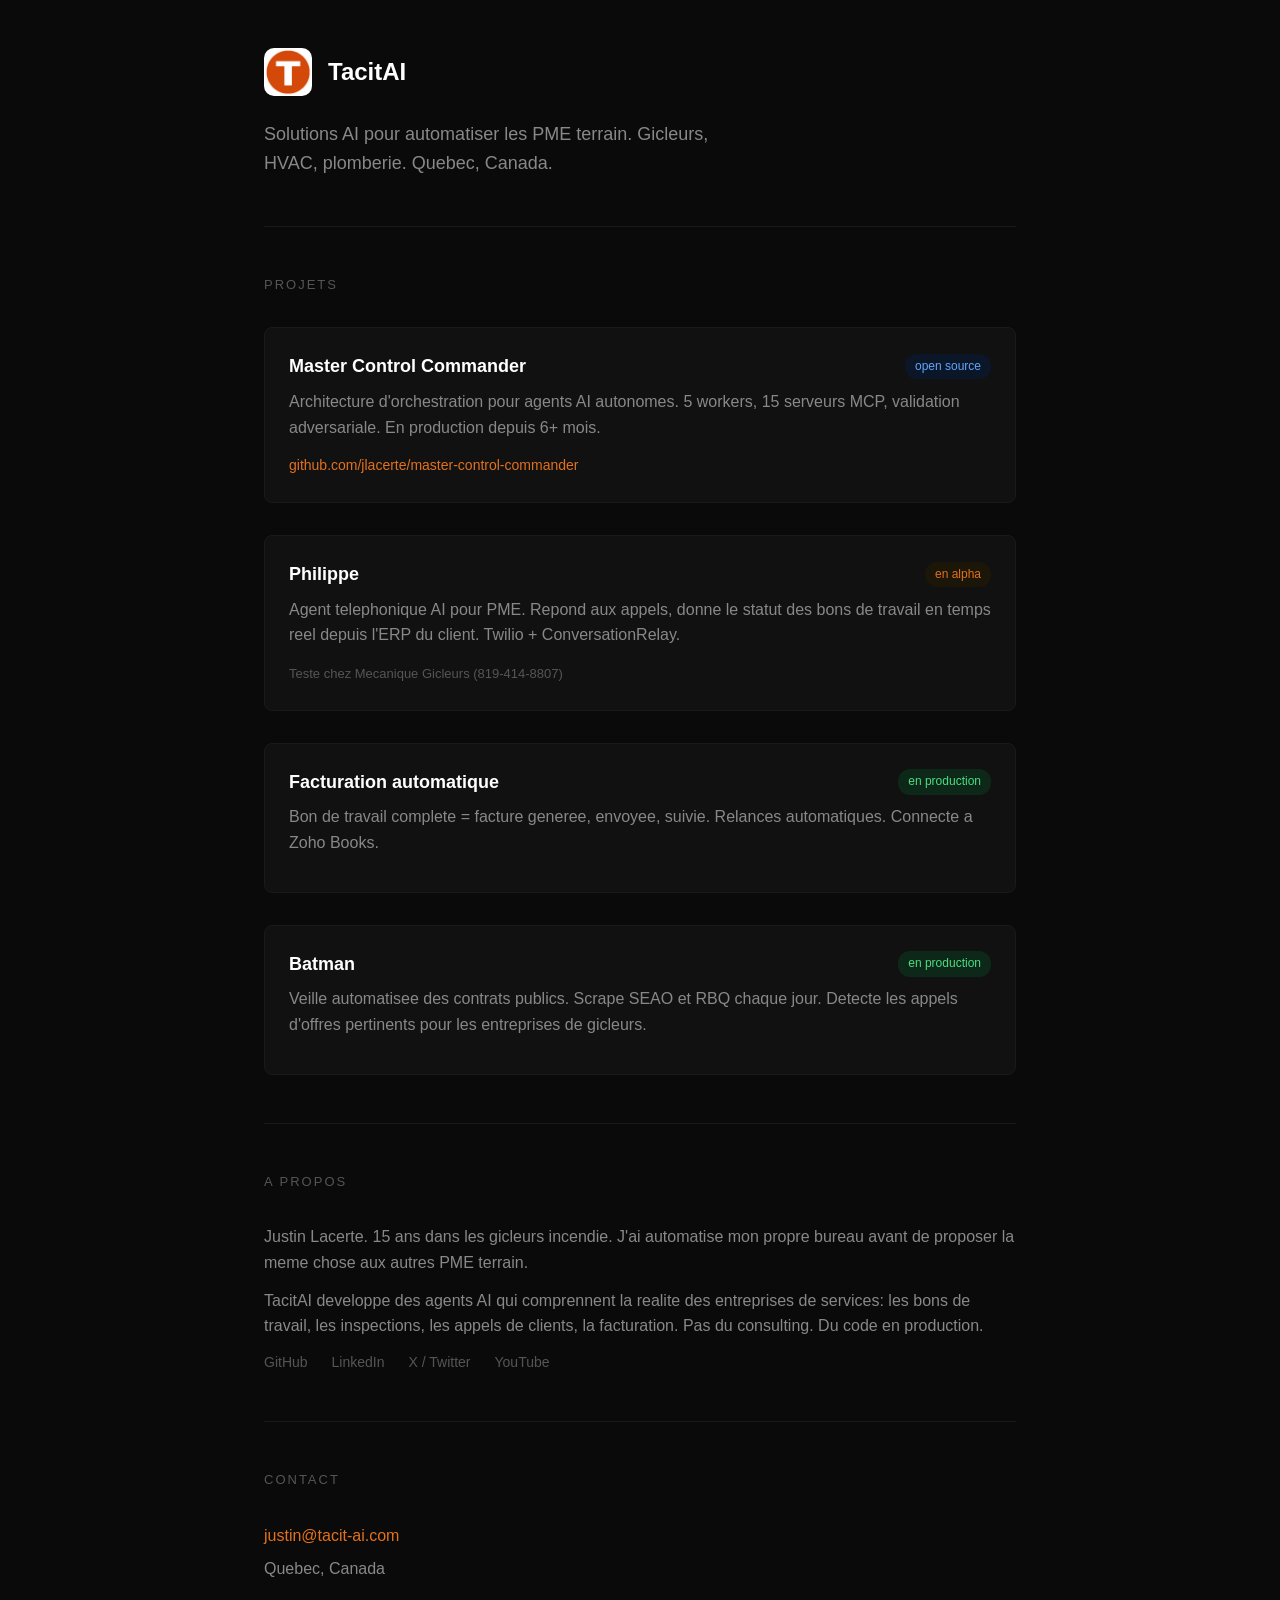
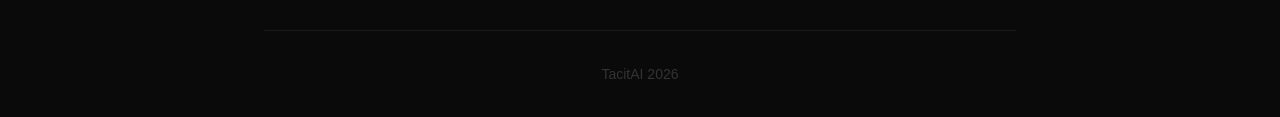
==== site/index.html @ 76e12ec3 "Publication : le site publié vit dans site/ Seul site/ sera publié par Cloudflare Pages (dossier de " ====
<!DOCTYPE html>
<html lang="fr">
<head>
    <meta charset="UTF-8">
    <meta name="viewport" content="width=device-width, initial-scale=1.0">
    <title>TacitAI — AI pour PME terrain</title>
    <meta name="description" content="Agents AI pour automatiser les PME de services terrain. Gicleurs, HVAC, plomberie. Quebec, Canada.">
    <style>
        * { margin: 0; padding: 0; box-sizing: border-box; }
        body {
            font-family: -apple-system, BlinkMacSystemFont, 'Segoe UI', sans-serif;
            background: #0a0a0a;
            color: #e0e0e0;
            line-height: 1.6;
        }
        a { color: #e2711d; text-decoration: none; }
        a:hover { text-decoration: underline; }

        .container { max-width: 800px; margin: 0 auto; padding: 0 24px; }

        /* Header */
        header {
            padding: 48px 0;
            border-bottom: 1px solid #1a1a1a;
        }
        .logo {
            display: flex;
            align-items: center;
            gap: 16px;
            margin-bottom: 24px;
        }
        .logo img {
            width: 48px;
            height: 48px;
            border-radius: 10px;
        }
        .logo h1 {
            font-size: 24px;
            font-weight: 600;
            color: #fff;
        }
        .tagline {
            font-size: 18px;
            color: #888;
            max-width: 500px;
        }

        /* Projects */
        .section {
            padding: 48px 0;
            border-bottom: 1px solid #1a1a1a;
        }
        .section-title {
            font-size: 13px;
            text-transform: uppercase;
            letter-spacing: 2px;
            color: #555;
            margin-bottom: 32px;
        }
        .project {
            margin-bottom: 32px;
            padding: 24px;
            background: #111;
            border: 1px solid #1a1a1a;
            border-radius: 8px;
        }
        .project:last-child { margin-bottom: 0; }
        .project-header {
            display: flex;
            justify-content: space-between;
            align-items: center;
            margin-bottom: 8px;
        }
        .project h3 {
            font-size: 18px;
            color: #fff;
        }
        .project-status {
            font-size: 12px;
            padding: 3px 10px;
            border-radius: 12px;
            font-weight: 500;
        }
        .status-prod {
            background: #0d2818;
            color: #4ade80;
        }
        .status-dev {
            background: #1c1608;
            color: #e2711d;
        }
        .status-oss {
            background: #0c1629;
            color: #60a5fa;
        }
        .project p {
            color: #888;
            margin-bottom: 12px;
        }
        .project-link {
            font-size: 14px;
        }
        .project-tech {
            font-size: 13px;
            color: #555;
        }

        /* About */
        .about p {
            color: #888;
            margin-bottom: 12px;
        }
        .about p:last-child { margin-bottom: 0; }

        /* Contact */
        .contact-info {
            display: flex;
            flex-direction: column;
            gap: 8px;
        }
        .contact-info span {
            color: #888;
        }

        /* Footer */
        footer {
            padding: 32px 0;
            text-align: center;
            color: #333;
            font-size: 14px;
        }

        /* Links row */
        .links {
            display: flex;
            gap: 24px;
            flex-wrap: wrap;
            margin-top: 8px;
        }
        .links a {
            font-size: 14px;
            color: #555;
        }
        .links a:hover { color: #e2711d; }

        @media (max-width: 600px) {
            header { padding: 32px 0; }
            .section { padding: 32px 0; }
            .project-header { flex-direction: column; align-items: flex-start; gap: 8px; }
        }
    </style>
</head>
<body>

<div class="container">

    <header>
        <div class="logo">
            <img src="logo-tacitai.png" alt="TacitAI">
            <h1>TacitAI</h1>
        </div>
        <p class="tagline">Solutions AI pour automatiser les PME terrain. Gicleurs, HVAC, plomberie. Quebec, Canada.</p>
    </header>

    <section class="section">
        <div class="section-title">Projets</div>

        <div class="project">
            <div class="project-header">
                <h3>Master Control Commander</h3>
                <span class="project-status status-oss">open source</span>
            </div>
            <p>Architecture d'orchestration pour agents AI autonomes. 5 workers, 15 serveurs MCP, validation adversariale. En production depuis 6+ mois.</p>
            <a class="project-link" href="https://github.com/jlacerte/master-control-commander" target="_blank">github.com/jlacerte/master-control-commander</a>
        </div>

        <div class="project">
            <div class="project-header">
                <h3>Philippe</h3>
                <span class="project-status status-dev">en alpha</span>
            </div>
            <p>Agent telephonique AI pour PME. Repond aux appels, donne le statut des bons de travail en temps reel depuis l'ERP du client. Twilio + ConversationRelay.</p>
            <span class="project-tech">Teste chez Mecanique Gicleurs (819-414-8807)</span>
        </div>

        <div class="project">
            <div class="project-header">
                <h3>Facturation automatique</h3>
                <span class="project-status status-prod">en production</span>
            </div>
            <p>Bon de travail complete = facture generee, envoyee, suivie. Relances automatiques. Connecte a Zoho Books.</p>
        </div>

        <div class="project">
            <div class="project-header">
                <h3>Batman</h3>
                <span class="project-status status-prod">en production</span>
            </div>
            <p>Veille automatisee des contrats publics. Scrape SEAO et RBQ chaque jour. Detecte les appels d'offres pertinents pour les entreprises de gicleurs.</p>
        </div>

    </section>

    <section class="section about">
        <div class="section-title">A propos</div>
        <p>Justin Lacerte. 15 ans dans les gicleurs incendie. J'ai automatise mon propre bureau avant de proposer la meme chose aux autres PME terrain.</p>
        <p>TacitAI developpe des agents AI qui comprennent la realite des entreprises de services: les bons de travail, les inspections, les appels de clients, la facturation. Pas du consulting. Du code en production.</p>
        <div class="links">
            <a href="https://github.com/jlacerte">GitHub</a>
            <a href="https://www.linkedin.com/company/tacitai-qc">LinkedIn</a>
            <a href="https://x.com/justin_tacitai">X / Twitter</a>
            <a href="https://www.youtube.com/@QuebecIA">YouTube</a>
        </div>
    </section>

    <section class="section">
        <div class="section-title">Contact</div>
        <div class="contact-info">
            <a href="mailto:justin@tacit-ai.com">justin@tacit-ai.com</a>
            <span>Quebec, Canada</span>
        </div>
    </section>

    <footer>
        <p>TacitAI 2026</p>
    </footer>

</div>

</body>
</html>
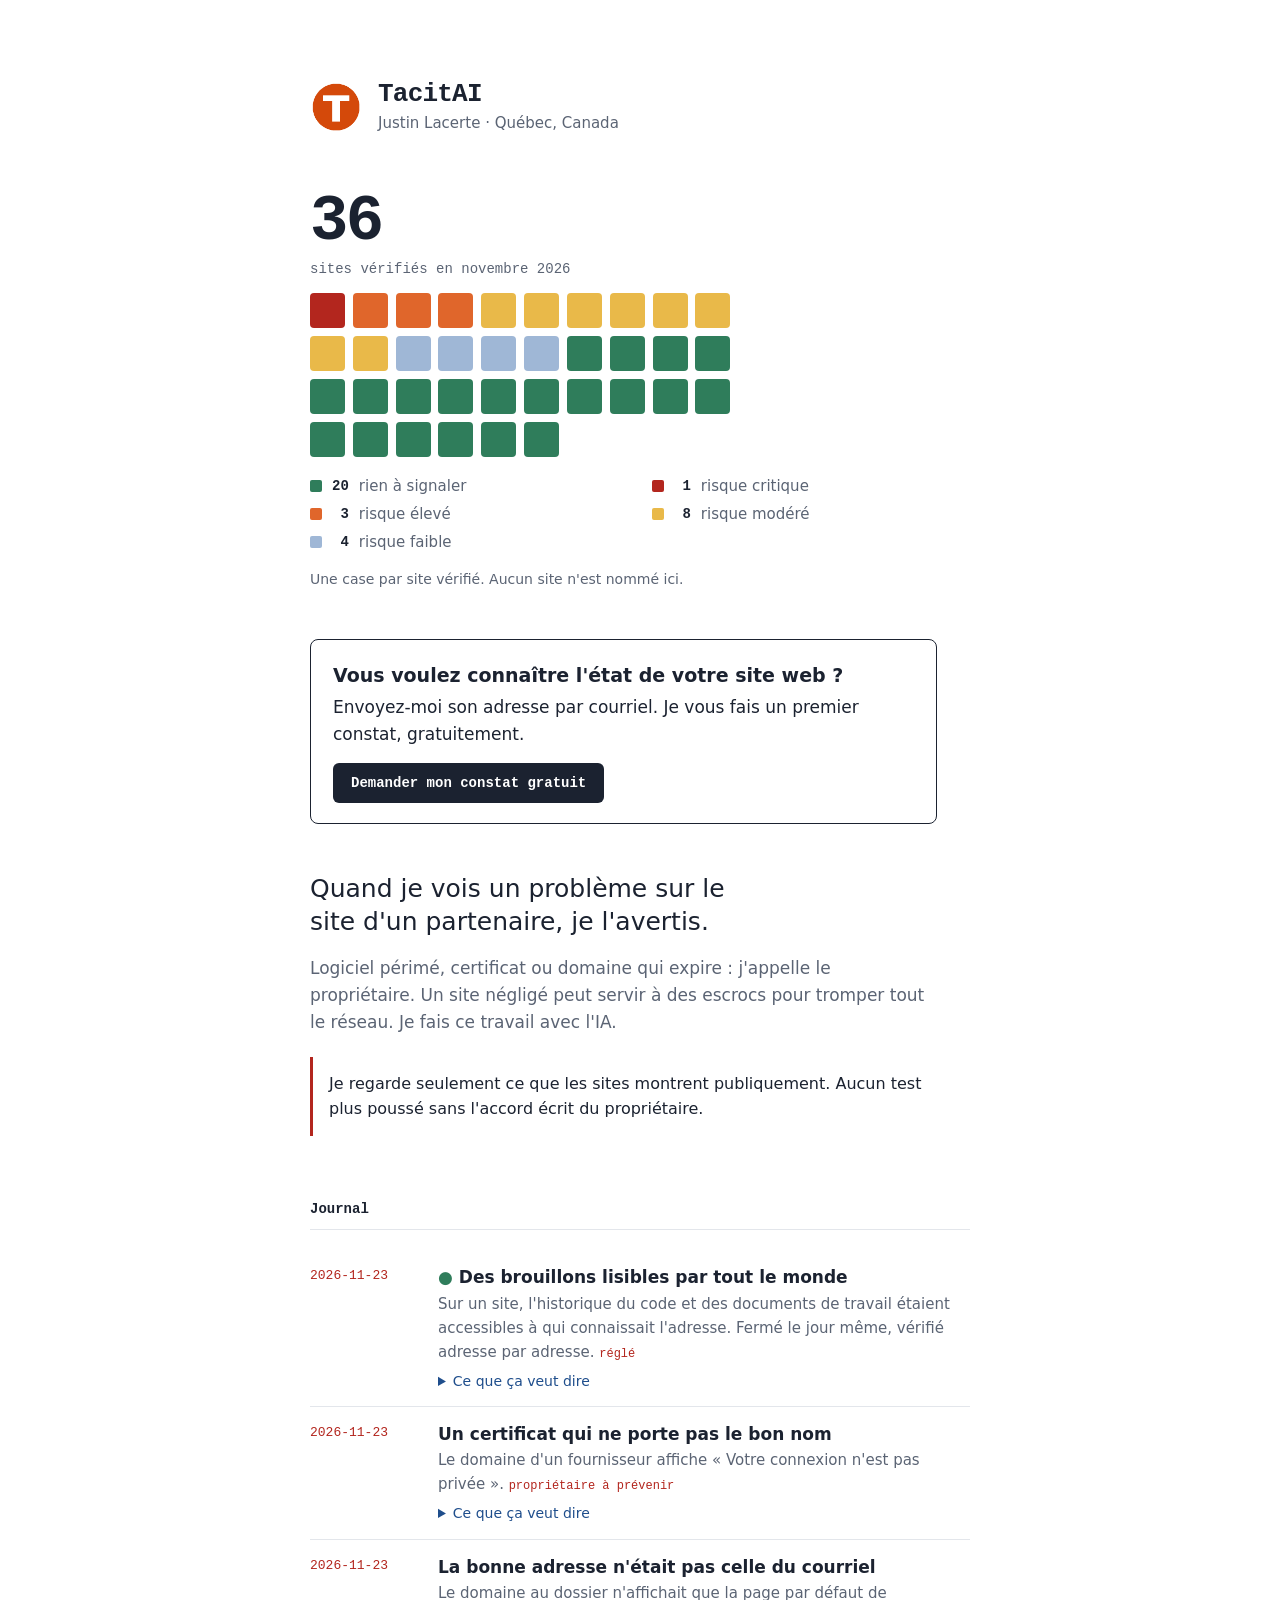
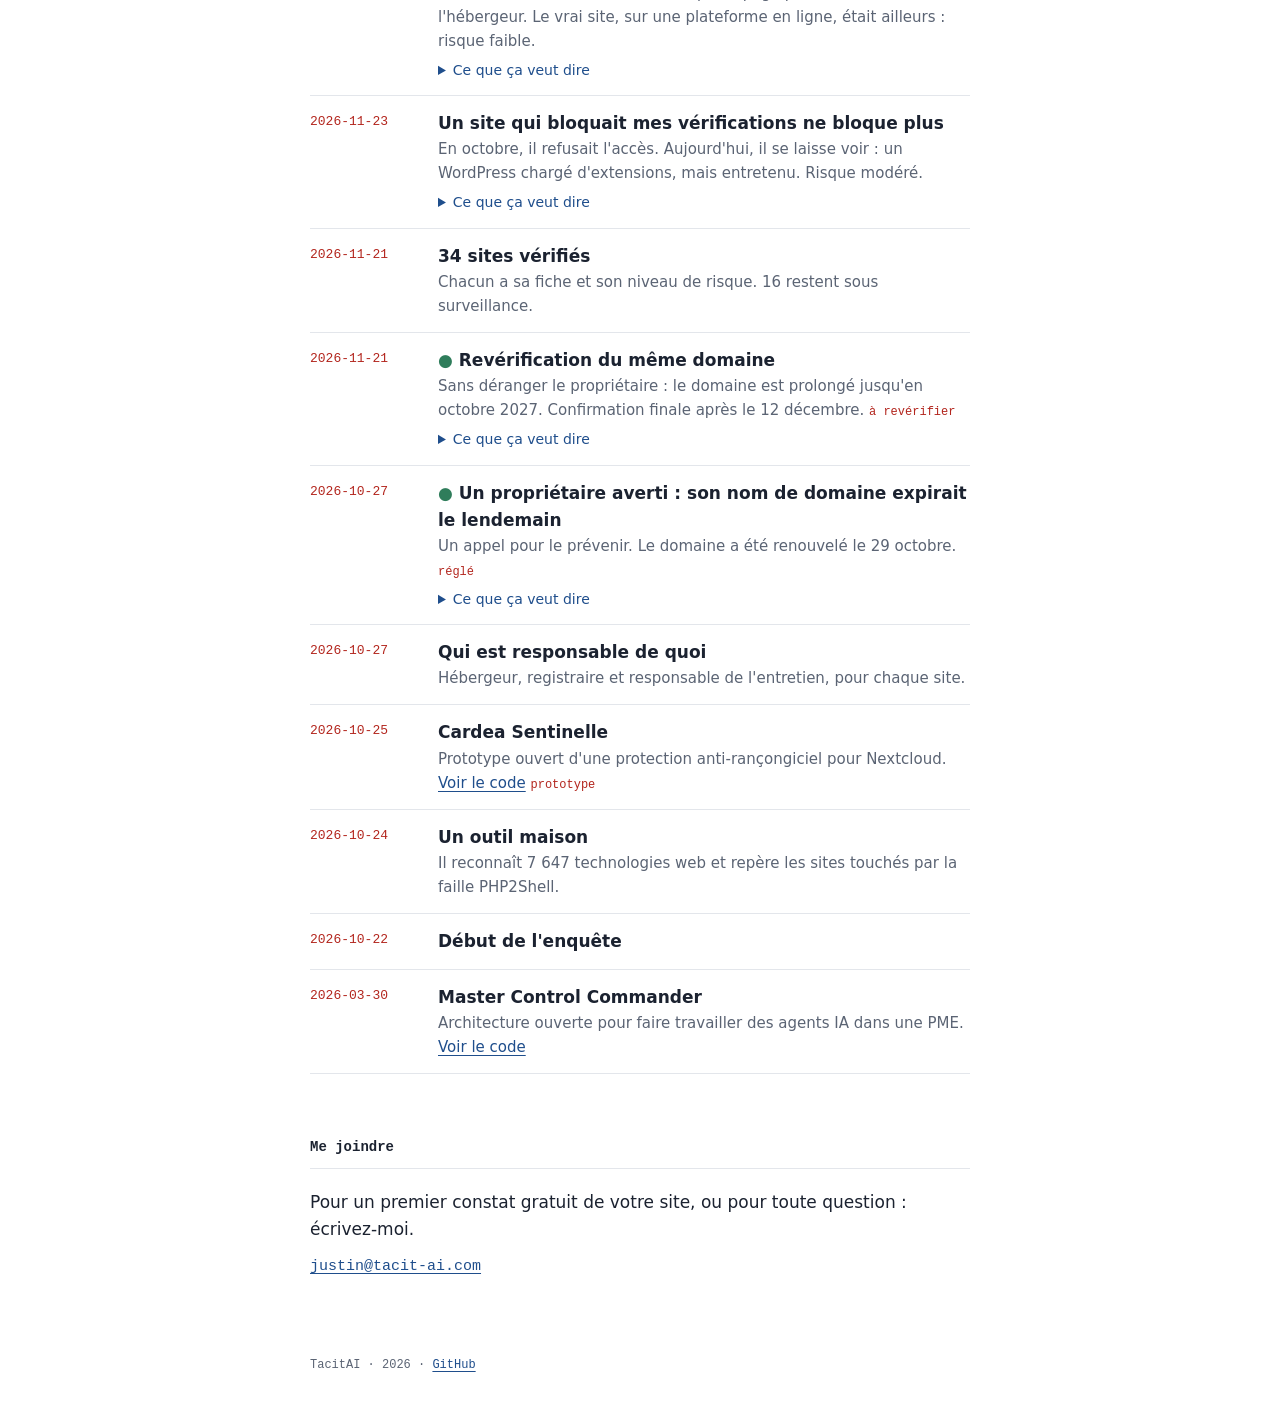
==== commit 59259579: "Nouvelle page d'accueil : journal de l'enquête sécurité web - site/index.html : nouvelle version (gr" ====
--- a/site/index.html
+++ b/site/index.html
@@ -1,231 +1,179 @@
-<!DOCTYPE html>
-<html lang="fr">
+<!doctype html>
+<html lang="fr-CA">
 <head>
-    <meta charset="UTF-8">
-    <meta name="viewport" content="width=device-width, initial-scale=1.0">
-    <title>TacitAI — AI pour PME terrain</title>
-    <meta name="description" content="Agents AI pour automatiser les PME de services terrain. Gicleurs, HVAC, plomberie. Quebec, Canada.">
-    <style>
-        * { margin: 0; padding: 0; box-sizing: border-box; }
-        body {
-            font-family: -apple-system, BlinkMacSystemFont, 'Segoe UI', sans-serif;
-            background: #0a0a0a;
-            color: #e0e0e0;
-            line-height: 1.6;
-        }
-        a { color: #e2711d; text-decoration: none; }
-        a:hover { text-decoration: underline; }
+<meta charset="utf-8">
+<meta name="viewport" content="width=device-width, initial-scale=1">
+<title>TacitAI — Justin Lacerte</title>
+<meta name="description" content="Je vérifie les sites web des PME de l'extérieur, sans rien toucher. Journal de l'enquête.">
+<link rel="preconnect" href="https://fonts.googleapis.com">
+<link rel="preconnect" href="https://fonts.gstatic.com" crossorigin>
+<link href="https://fonts.googleapis.com/css2?family=Martian+Mono:wght@400;600&family=Instrument+Sans:wght@400;500;600&display=swap" rel="stylesheet">
+<style>
+  :root {
+    --papier: #FFFFFF;
+    --encre: #1B2230;
+    --gris: #5B6474;
+    --trait: #E3E6EB;
+    --rouge: #B3261E;
+    --lien: #1F4E8C;
+    /* niveaux de risque */
+    --r-crit: #B3261E;
+    --r-haut: #E0662B;
+    --r-mod: #E9B949;
+    --r-bas: #9FB7D6;
+    --r-inc: #FFFFFF;
+    --r-ok: #2F7D5B;
+    --mono: "Martian Mono", ui-monospace, monospace;
+    --texte: "Instrument Sans", system-ui, sans-serif;
+  }
+  @media (prefers-color-scheme: dark) {
+    :root {
+      --papier: #151A22; --encre: #E8EAEE; --gris: #9AA3B2; --trait: #2A313D;
+      --rouge: #E5625A; --lien: #8DB4F0; --r-inc: #151A22;
+    }
+  }
+  * { box-sizing: border-box; margin: 0; padding: 0; }
+  body { background: var(--papier); color: var(--encre); font: 400 17px/1.6 var(--texte); padding: 0 20px; }
+  main { max-width: 660px; margin: 0 auto; padding: 72px 0 48px; }
+  a { color: var(--lien); text-underline-offset: 3px; }
+  a:focus-visible { outline: 2px solid var(--rouge); outline-offset: 3px; border-radius: 2px; }
 
-        .container { max-width: 800px; margin: 0 auto; padding: 0 24px; }
+  .tete { display: flex; gap: 20px; align-items: center; margin-bottom: 28px; }
+  .tete img { width: 56px; height: 56px; border-radius: 8px; flex: none; }
+  .nom { font: 600 22px/1.2 var(--mono); letter-spacing: -0.02em; }
+  .nom span { display: block; font-weight: 400; font-size: 13px; color: var(--gris); margin-top: 4px; letter-spacing: 0; }
+  .phrase { font-size: 25px; line-height: 1.35; font-weight: 500; max-width: 28ch; margin-bottom: 16px; }
+  .sous { color: var(--gris); max-width: 58ch; }
+  .sous + .sous { margin-top: 12px; }
 
-        /* Header */
-        header {
-            padding: 48px 0;
-            border-bottom: 1px solid #1a1a1a;
-        }
-        .logo {
-            display: flex;
-            align-items: center;
-            gap: 16px;
-            margin-bottom: 24px;
-        }
-        .logo img {
-            width: 48px;
-            height: 48px;
-            border-radius: 10px;
-        }
-        .logo h1 {
-            font-size: 24px;
-            font-weight: 600;
-            color: #fff;
-        }
-        .tagline {
-            font-size: 18px;
-            color: #888;
-            max-width: 500px;
-        }
+  h2 { font: 600 14px/1.4 var(--mono); margin: 64px 0 20px; padding-bottom: 10px; border-bottom: 1px solid var(--trait); }
 
-        /* Projects */
-        .section {
-            padding: 48px 0;
-            border-bottom: 1px solid #1a1a1a;
-        }
-        .section-title {
-            font-size: 13px;
-            text-transform: uppercase;
-            letter-spacing: 2px;
-            color: #555;
-            margin-bottom: 32px;
-        }
-        .project {
-            margin-bottom: 32px;
-            padding: 24px;
-            background: #111;
-            border: 1px solid #1a1a1a;
-            border-radius: 8px;
-        }
-        .project:last-child { margin-bottom: 0; }
-        .project-header {
-            display: flex;
-            justify-content: space-between;
-            align-items: center;
-            margin-bottom: 8px;
-        }
-        .project h3 {
-            font-size: 18px;
-            color: #fff;
-        }
-        .project-status {
-            font-size: 12px;
-            padding: 3px 10px;
-            border-radius: 12px;
-            font-weight: 500;
-        }
-        .status-prod {
-            background: #0d2818;
-            color: #4ade80;
-        }
-        .status-dev {
-            background: #1c1608;
-            color: #e2711d;
-        }
-        .status-oss {
-            background: #0c1629;
-            color: #60a5fa;
-        }
-        .project p {
-            color: #888;
-            margin-bottom: 12px;
-        }
-        .project-link {
-            font-size: 14px;
-        }
-        .project-tech {
-            font-size: 13px;
-            color: #555;
-        }
+  /* Le visuel : une case par site vérifié */
+  .grille { display: grid; grid-template-columns: repeat(17, 1fr); gap: 6px; margin: 8px 0 18px; }
+  .grille i { aspect-ratio: 1; border-radius: 3px; display: block; }
+  .crit { background: var(--r-crit); }
+  .haut { background: var(--r-haut); }
+  .mod  { background: var(--r-mod); }
+  .bas  { background: var(--r-bas); }
+  .inc  { background: var(--r-inc); box-shadow: inset 0 0 0 1.5px var(--gris); }
+  .ok   { background: var(--r-ok); }
+  .surv { background: var(--r-haut); }
+  .grille i { opacity: 0; animation: case .25s ease-out forwards; }
+  @keyframes case { from { opacity: 0; transform: scale(.6); } to { opacity: 1; transform: none; } }
+  @media (prefers-reduced-motion: reduce) { .grille i { opacity: 1; animation: none; } }
 
-        /* About */
-        .about p {
-            color: #888;
-            margin-bottom: 12px;
-        }
-        .about p:last-child { margin-bottom: 0; }
+  .legende { list-style: none; display: grid; grid-template-columns: repeat(2, 1fr); gap: 4px 24px; font-size: 15px; color: var(--gris); }
+  .legende li { display: flex; align-items: center; gap: 10px; }
+  .legende i { width: 12px; height: 12px; border-radius: 2px; flex: none; }
+  .legende b { font: 600 14px var(--mono); color: var(--encre); min-width: 2ch; text-align: right; }
+  .note { font-size: 14px; color: var(--gris); margin-top: 14px; }
 
-        /* Contact */
-        .contact-info {
-            display: flex;
-            flex-direction: column;
-            gap: 8px;
-        }
-        .contact-info span {
-            color: #888;
-        }
+  .limite { margin-top: 20px; padding: 14px 16px; border-left: 3px solid var(--rouge); color: var(--encre); font-size: 16px; }
 
-        /* Footer */
-        footer {
-            padding: 32px 0;
-            text-align: center;
-            color: #333;
-            font-size: 14px;
-        }
+  .journal { list-style: none; }
+  .journal li { display: grid; grid-template-columns: 112px 1fr; gap: 16px; padding: 14px 0; border-bottom: 1px solid var(--trait); }
+  .journal time { font: 400 13px/1.9 var(--mono); color: var(--rouge); }
+  .journal p { color: var(--gris); font-size: 15px; }
+  .journal strong { color: var(--encre); font-weight: 600; display: block; font-size: 17px; }
+  .etat { font: 400 12px var(--mono); color: var(--rouge); }
+  .journal details { margin-top: 6px; font-size: 15px; }
+  .journal summary { cursor: pointer; color: var(--lien); font-size: 14px; width: fit-content; }
+  .journal summary:focus-visible { outline: 2px solid var(--rouge); outline-offset: 3px; border-radius: 2px; }
+  .journal details p { margin-top: 6px; padding-left: 12px; border-left: 2px solid var(--trait); }
 
-        /* Links row */
-        .links {
-            display: flex;
-            gap: 24px;
-            flex-wrap: wrap;
-            margin-top: 8px;
-        }
-        .links a {
-            font-size: 14px;
-            color: #555;
-        }
-        .links a:hover { color: #e2711d; }
+  .contact p { margin-bottom: 8px; }
+  .contact a { font: 400 15px var(--mono); }
+  footer { max-width: 660px; margin: 0 auto; padding: 32px 0 48px; color: var(--gris); font: 400 12px var(--mono); }
 
-        @media (max-width: 600px) {
-            header { padding: 32px 0; }
-            .section { padding: 32px 0; }
-            .project-header { flex-direction: column; align-items: flex-start; gap: 8px; }
-        }
-    </style>
+  @media (max-width: 560px) {
+    main { padding-top: 40px; }
+    .phrase { font-size: 21px; }
+    .grille { grid-template-columns: repeat(10, 1fr); gap: 5px; }
+    .legende { grid-template-columns: 1fr; }
+    .journal li { grid-template-columns: 1fr; gap: 2px; }
+  }
+  .hero { margin-bottom: 48px; }
+  .hero .grille { grid-template-columns: repeat(10, 1fr); gap: 8px; max-width: 420px; }
+  .hero .grille i { border-radius: 4px; }
+  .chiffre { font: 400 14px/1.4 var(--mono); color: var(--gris); margin-bottom: 14px; }
+  .chiffre b { display: block; font: 600 64px/1 var(--mono); color: var(--encre); letter-spacing: -0.04em; margin-bottom: 6px; }
+  .tete-mini { display: flex; align-items: center; gap: 16px; margin: 8px 0 56px; }
+  .tete-mini img { width: 52px; height: 52px; border-radius: 10px; flex: none; }
+  .tete-mini b { display: block; font: 600 26px/1.1 var(--mono); letter-spacing: -0.03em; }
+  .tete-mini span { display: block; font: 400 15px/1.4 var(--texte); color: var(--gris); margin-top: 4px; }
+  .averti strong::before { content: "● "; color: var(--r-ok); }
+  .offre { margin: 0 0 48px; padding: 20px 22px; border: 1.5px solid var(--encre); border-radius: 8px; max-width: 58ch; }
+  .offre p { margin-bottom: 14px; }
+  .offre strong { display: block; font-size: 19px; font-weight: 600; margin-bottom: 4px; }
+  .bouton { display: inline-block; font: 600 14px/1 var(--mono); background: var(--encre); color: var(--papier); padding: 13px 18px; border-radius: 6px; text-decoration: none; }
+  .bouton:hover { background: var(--rouge); }
+</style>
 </head>
 <body>
+<main>
+  <div class="tete-mini"><img src="logo-tacitai.png" alt=""><div><b>TacitAI</b><span>Justin Lacerte · Québec, Canada</span></div></div>
+  <section class="hero" aria-label="Portrait de novembre 2026">
+    <p class="chiffre"><b>36</b> sites vérifiés en novembre 2026</p>
+    <div class="grille" role="img" aria-label="36 sites vérifiés : 20 sans problème, 1 critique, 3 élevés, 8 modérés, 4 faibles">
+      <i class="crit"></i>
+      <i class="haut"></i><i class="haut"></i><i class="haut"></i>
+      <i class="mod"></i><i class="mod"></i><i class="mod"></i><i class="mod"></i><i class="mod"></i><i class="mod"></i><i class="mod"></i><i class="mod"></i>
+      <i class="bas"></i><i class="bas"></i><i class="bas"></i><i class="bas"></i>
+      <i class="ok"></i><i class="ok"></i><i class="ok"></i><i class="ok"></i><i class="ok"></i><i class="ok"></i>
+      <i class="ok"></i><i class="ok"></i><i class="ok"></i><i class="ok"></i><i class="ok"></i><i class="ok"></i>
+      <i class="ok"></i><i class="ok"></i><i class="ok"></i><i class="ok"></i><i class="ok"></i><i class="ok"></i>
+      <i class="ok"></i><i class="ok"></i>
+    </div>
+    <ul class="legende" aria-hidden="true">
+      <li><i class="ok"></i><b>20</b>rien à signaler</li>
+      <li><i class="crit"></i><b>1</b>risque critique</li>
+      <li><i class="haut"></i><b>3</b>risque élevé</li>
+      <li><i class="mod"></i><b>8</b>risque modéré</li>
+      <li><i class="bas"></i><b>4</b>risque faible</li>
+    </ul>
+    <p class="note">Une case par site vérifié. Aucun site n'est nommé ici.</p>
+  </section>
+  <aside class="offre" aria-labelledby="t-offre">
+      <p id="t-offre"><strong>Vous voulez connaître l'état de votre site web ?</strong> Envoyez-moi son adresse par courriel. Je vous fais un premier constat, gratuitement.</p>
+      <a class="bouton" href="mailto:justin@tacit-ai.com?subject=%C3%89tat%20de%20mon%20site%20web">Demander mon constat gratuit</a>
+  </aside>
+  <header>
+    <p class="phrase">Quand je vois un problème sur le site d'un partenaire, je l'avertis.</p>
+    <p class="sous">Logiciel périmé, certificat ou domaine qui expire : j'appelle le propriétaire. Un site négligé peut servir à des escrocs pour tromper tout le réseau. Je fais ce travail avec l'IA.</p>
+    <p class="limite">Je regarde seulement ce que les sites montrent publiquement. Aucun test plus poussé sans l'accord écrit du propriétaire.</p>
+  </header>
 
-<div class="container">
+  <section aria-labelledby="t-journal">
+    <h2 id="t-journal">Journal</h2>
+    <ol class="journal" reversed>
+      <li class="averti"><time datetime="2026-11-23">2026-11-23</time><div><p><strong>Des brouillons lisibles par tout le monde</strong>Sur un site, l'historique du code et des documents de travail étaient accessibles à qui connaissait l'adresse. Fermé le jour même, vérifié adresse par adresse. <span class="etat">réglé</span></p>
+        <details><summary>Ce que ça veut dire</summary><p>Un site a souvent plusieurs adresses : son domaine, l'adresse technique de l'hébergeur, les anciennes versions publiées. Bloquer une adresse ne protège pas les autres, et des copies restent quelques jours dans la mémoire de l'hébergeur. Ici, la cause était la façon de publier : tout le dossier de travail partait en ligne. La vraie correction, c'est de ne publier que les pages finales.</p></details></div></li>
+      <li><time datetime="2026-11-23">2026-11-23</time><div><p><strong>Un certificat qui ne porte pas le bon nom</strong>Le domaine d'un fournisseur affiche « Votre connexion n'est pas privée ». <span class="etat">propriétaire à prévenir</span></p>
+        <details><summary>Ce que ça veut dire</summary><p>Le cadenas du navigateur repose sur un certificat au nom exact du site. Ici, le serveur présente le certificat de l'hébergeur, à un autre nom : le navigateur bloque la page. Les données ne sont pas en danger, mais un client qui prend l'habitude de cliquer « continuer quand même » devient plus facile à piéger. Le correctif est simple : l'hébergeur émet un certificat gratuit au bon nom, ou l'adresse renvoie vers le vrai site.</p></details></div></li>
+      <li><time datetime="2026-11-23">2026-11-23</time><div><p><strong>La bonne adresse n'était pas celle du courriel</strong>Le domaine au dossier n'affichait que la page par défaut de l'hébergeur. Le vrai site, sur une plateforme en ligne, était ailleurs : risque faible.</p>
+        <details><summary>Ce que ça veut dire</summary><p>Une petite entreprise a souvent plusieurs adresses : une pour le courriel, une pour le site, parfois une vieille qui traîne. Avant d'évaluer, il faut trouver la bonne. Et chaque adresse qu'on garde doit être entretenue, même celle qui ne sert plus qu'au courriel.</p></details></div></li>
+      <li><time datetime="2026-11-23">2026-11-23</time><div><p><strong>Un site qui bloquait mes vérifications ne bloque plus</strong>En octobre, il refusait l'accès. Aujourd'hui, il se laisse voir : un WordPress chargé d'extensions, mais entretenu. Risque modéré.</p>
+        <details><summary>Ce que ça veut dire</summary><p>Un refus d'accès n'est pas une preuve de protection : il peut venir d'un réglage temporaire de l'hébergeur. J'ignore encore ce qui l'a causé. Ce qui compte vraiment, c'est ce qui tourne derrière : les versions, les extensions, et quelqu'un qui fait les mises à jour.</p></details></div></li>
+      <li><time datetime="2026-11-21">2026-11-21</time><p><strong>34 sites vérifiés</strong>Chacun a sa fiche et son niveau de risque. 16 restent sous surveillance.</p></li>
+      <li class="averti"><time datetime="2026-11-21">2026-11-21</time><div><p><strong>Revérification du même domaine</strong>Sans déranger le propriétaire : le domaine est prolongé jusqu'en octobre 2027. Confirmation finale après le 12 décembre. <span class="etat">à revérifier</span></p>
+        <details><summary>Ce que ça veut dire</summary><p>Le registre public des noms de domaine (le « whois ») donne la date d'échéance à tout le monde. On peut donc suivre un renouvellement de l'extérieur, sans téléphoner. Pendant quelques semaines, le registre peut encore annuler un renouvellement impayé : d'où la confirmation après le 12 décembre.</p></details></div></li>
+      <li class="averti"><time datetime="2026-10-27">2026-10-27</time><div><p><strong>Un propriétaire averti : son nom de domaine expirait le lendemain</strong>Un appel pour le prévenir. Le domaine a été renouvelé le 29 octobre. <span class="etat">réglé</span></p>
+        <details><summary>Ce que ça veut dire</summary><p>Quand un nom de domaine expire, le site et le courriel tombent. Pire : une fois le nom libéré, n'importe qui peut le racheter et recevoir les courriels destinés à l'entreprise. Un renouvellement automatique et une carte de crédit à jour évitent tout ça.</p></details></div></li>
+      <li><time datetime="2026-10-27">2026-10-27</time><p><strong>Qui est responsable de quoi</strong>Hébergeur, registraire et responsable de l'entretien, pour chaque site.</p></li>
+      <li><time datetime="2026-10-25">2026-10-25</time><p><strong>Cardea Sentinelle</strong>Prototype ouvert d'une protection anti-rançongiciel pour Nextcloud. <a href="https://github.com/jlacerte/cardea-sentinelle">Voir le code</a> <span class="etat">prototype</span></p></li>
+      <li><time datetime="2026-10-24">2026-10-24</time><p><strong>Un outil maison</strong>Il reconnaît 7 647 technologies web et repère les sites touchés par la faille PHP2Shell.</p></li>
+      <li><time datetime="2026-10-22">2026-10-22</time><p><strong>Début de l'enquête</strong></p></li>
+      <li><time datetime="2026-03-30">2026-03-30</time><p><strong>Master Control Commander</strong>Architecture ouverte pour faire travailler des agents IA dans une PME. <a href="https://github.com/jlacerte/master-control-commander">Voir le code</a></p></li>
+    </ol>
+  </section>
 
-    <header>
-        <div class="logo">
-            <img src="logo-tacitai.png" alt="TacitAI">
-            <h1>TacitAI</h1>
-        </div>
-        <p class="tagline">Solutions AI pour automatiser les PME terrain. Gicleurs, HVAC, plomberie. Quebec, Canada.</p>
-    </header>
-
-    <section class="section">
-        <div class="section-title">Projets</div>
-
-        <div class="project">
-            <div class="project-header">
-                <h3>Master Control Commander</h3>
-                <span class="project-status status-oss">open source</span>
-            </div>
-            <p>Architecture d'orchestration pour agents AI autonomes. 5 workers, 15 serveurs MCP, validation adversariale. En production depuis 6+ mois.</p>
-            <a class="project-link" href="https://github.com/jlacerte/master-control-commander" target="_blank">github.com/jlacerte/master-control-commander</a>
-        </div>
-
-        <div class="project">
-            <div class="project-header">
-                <h3>Philippe</h3>
-                <span class="project-status status-dev">en alpha</span>
-            </div>
-            <p>Agent telephonique AI pour PME. Repond aux appels, donne le statut des bons de travail en temps reel depuis l'ERP du client. Twilio + ConversationRelay.</p>
-            <span class="project-tech">Teste chez Mecanique Gicleurs (819-414-8807)</span>
-        </div>
-
-        <div class="project">
-            <div class="project-header">
-                <h3>Facturation automatique</h3>
-                <span class="project-status status-prod">en production</span>
-            </div>
-            <p>Bon de travail complete = facture generee, envoyee, suivie. Relances automatiques. Connecte a Zoho Books.</p>
-        </div>
-
-        <div class="project">
-            <div class="project-header">
-                <h3>Batman</h3>
-                <span class="project-status status-prod">en production</span>
-            </div>
-            <p>Veille automatisee des contrats publics. Scrape SEAO et RBQ chaque jour. Detecte les appels d'offres pertinents pour les entreprises de gicleurs.</p>
-        </div>
-
-    </section>
-
-    <section class="section about">
-        <div class="section-title">A propos</div>
-        <p>Justin Lacerte. 15 ans dans les gicleurs incendie. J'ai automatise mon propre bureau avant de proposer la meme chose aux autres PME terrain.</p>
-        <p>TacitAI developpe des agents AI qui comprennent la realite des entreprises de services: les bons de travail, les inspections, les appels de clients, la facturation. Pas du consulting. Du code en production.</p>
-        <div class="links">
-            <a href="https://github.com/jlacerte">GitHub</a>
-            <a href="https://www.linkedin.com/company/tacitai-qc">LinkedIn</a>
-            <a href="https://x.com/justin_tacitai">X / Twitter</a>
-            <a href="https://www.youtube.com/@QuebecIA">YouTube</a>
-        </div>
-    </section>
-
-    <section class="section">
-        <div class="section-title">Contact</div>
-        <div class="contact-info">
-            <a href="mailto:justin@tacit-ai.com">justin@tacit-ai.com</a>
-            <span>Quebec, Canada</span>
-        </div>
-    </section>
-
-    <footer>
-        <p>TacitAI 2026</p>
-    </footer>
-
-</div>
-
+  <section class="contact" aria-labelledby="t-contact">
+    <h2 id="t-contact">Me joindre</h2>
+    <p>Pour un premier constat gratuit de votre site, ou pour toute question : écrivez-moi.</p>
+    <a href="mailto:justin@tacit-ai.com?subject=%C3%89tat%20de%20mon%20site%20web">justin@tacit-ai.com</a>
+  </section>
+</main>
+<footer>TacitAI · 2026 · <a href="https://github.com/jlacerte">GitHub</a></footer>
+<script src="animation.js"></script>
 </body>
 </html>
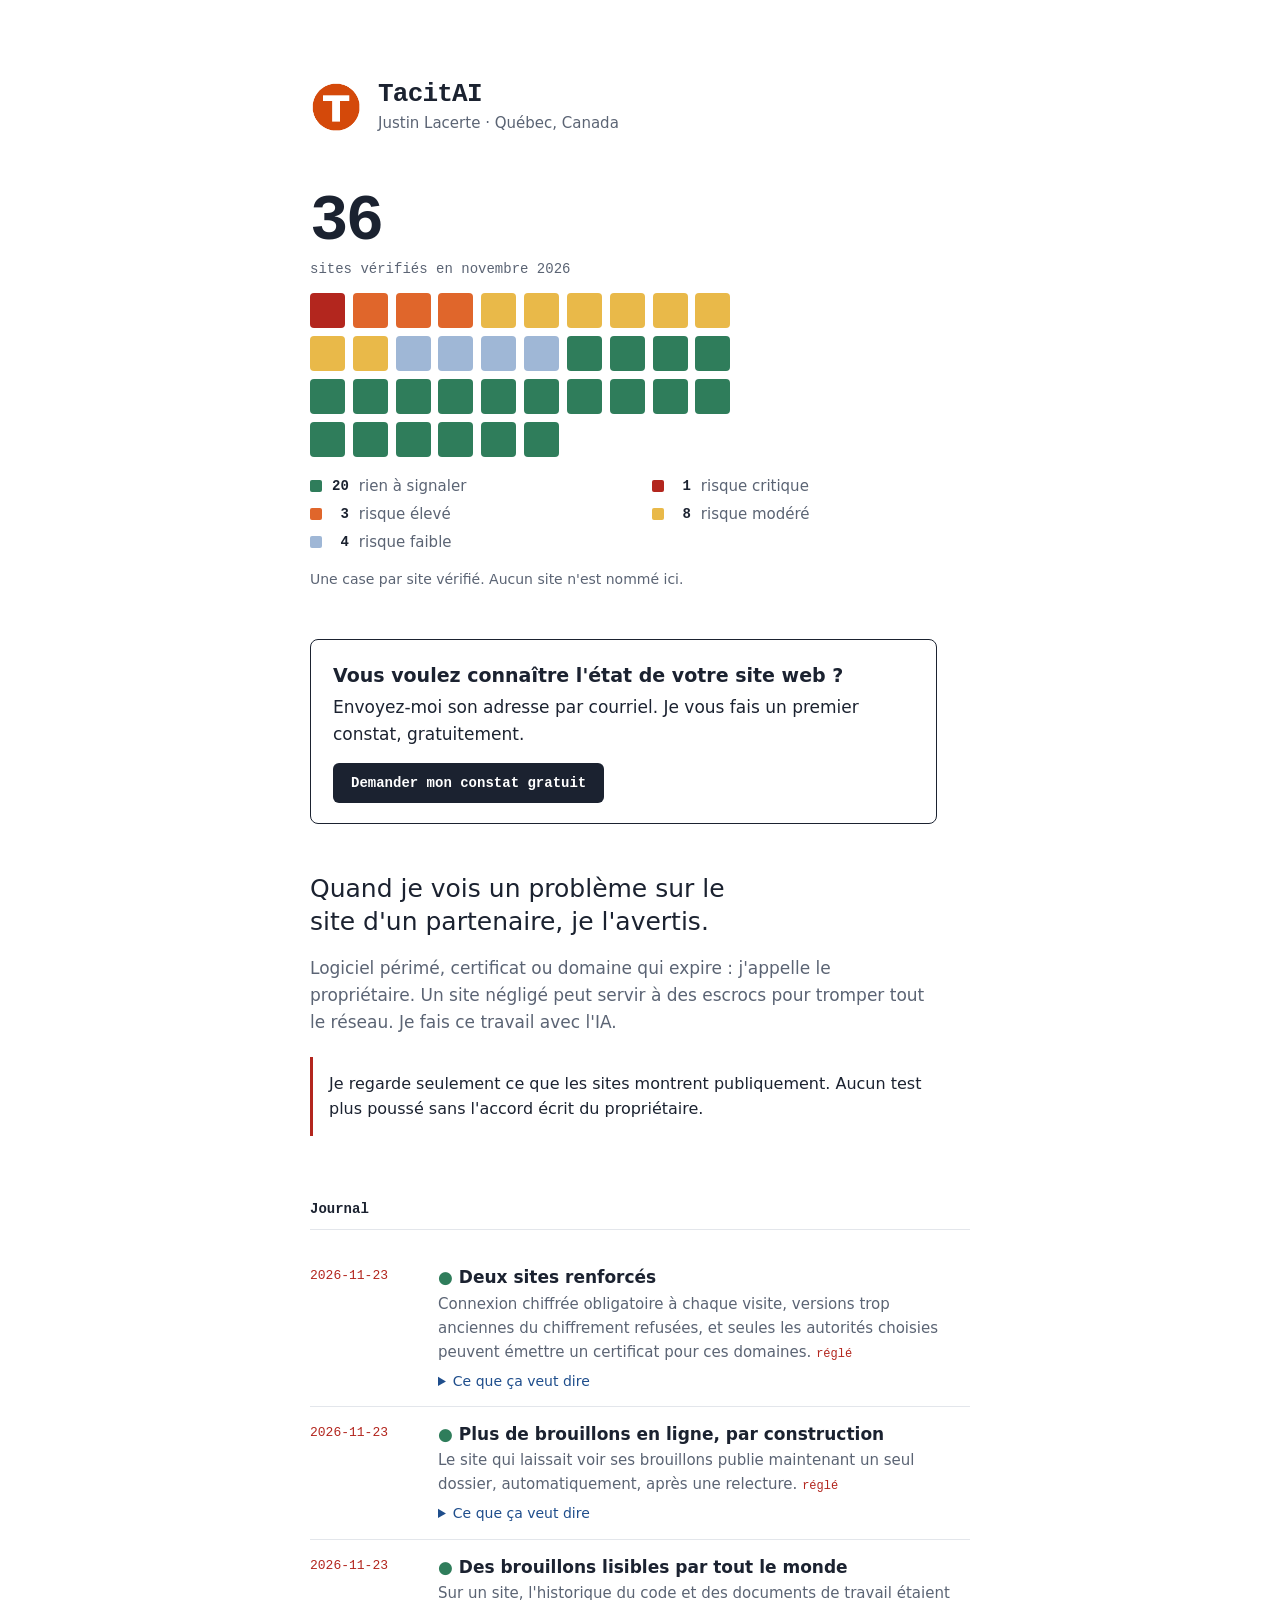
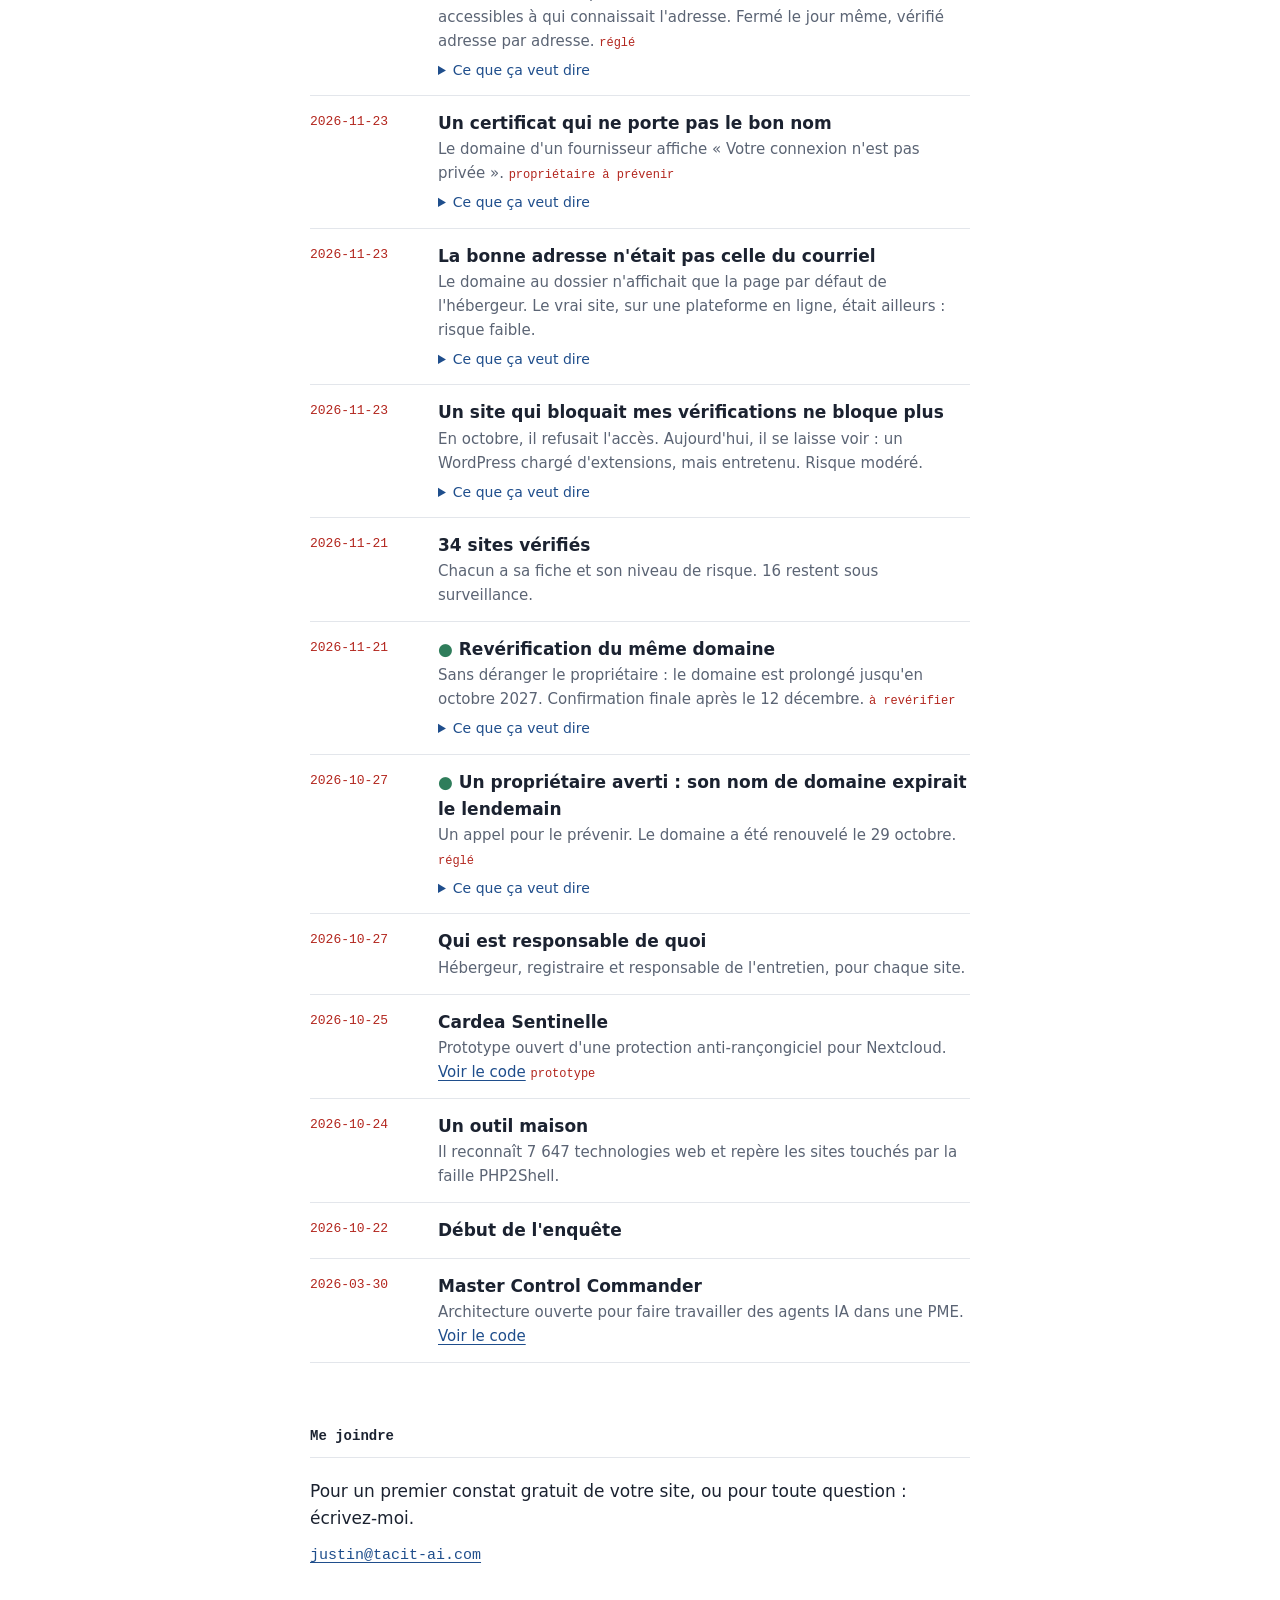
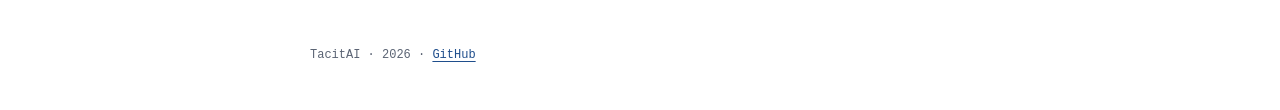
==== commit 42bbf7b8: "Journal : deux entrées du 2026-11-23 (sites renforcés, publication par dossier unique) Co-Authored-B" ====
--- a/site/index.html
+++ b/site/index.html
@@ -146,6 +146,10 @@
   <section aria-labelledby="t-journal">
     <h2 id="t-journal">Journal</h2>
     <ol class="journal" reversed>
+      <li class="averti"><time datetime="2026-11-23">2026-11-23</time><div><p><strong>Deux sites renforcés</strong>Connexion chiffrée obligatoire à chaque visite, versions trop anciennes du chiffrement refusées, et seules les autorités choisies peuvent émettre un certificat pour ces domaines. <span class="etat">réglé</span></p>
+        <details><summary>Ce que ça veut dire</summary><p>Un visiteur ne peut plus être ramené, à son insu, vers une version non chiffrée du site. Personne d'autre ne peut faire émettre un faux certificat à leur nom.</p></details></div></li>
+      <li class="averti"><time datetime="2026-11-23">2026-11-23</time><div><p><strong>Plus de brouillons en ligne, par construction</strong>Le site qui laissait voir ses brouillons publie maintenant un seul dossier, automatiquement, après une relecture. <span class="etat">réglé</span></p>
+        <details><summary>Ce que ça veut dire</summary><p>Fermer la fuite ne suffisait pas, il fallait qu'elle ne puisse pas revenir. Désormais, ce qui n'est pas dans le dossier public ne peut tout simplement pas se retrouver en ligne.</p></details></div></li>
       <li class="averti"><time datetime="2026-11-23">2026-11-23</time><div><p><strong>Des brouillons lisibles par tout le monde</strong>Sur un site, l'historique du code et des documents de travail étaient accessibles à qui connaissait l'adresse. Fermé le jour même, vérifié adresse par adresse. <span class="etat">réglé</span></p>
         <details><summary>Ce que ça veut dire</summary><p>Un site a souvent plusieurs adresses : son domaine, l'adresse technique de l'hébergeur, les anciennes versions publiées. Bloquer une adresse ne protège pas les autres, et des copies restent quelques jours dans la mémoire de l'hébergeur. Ici, la cause était la façon de publier : tout le dossier de travail partait en ligne. La vraie correction, c'est de ne publier que les pages finales.</p></details></div></li>
       <li><time datetime="2026-11-23">2026-11-23</time><div><p><strong>Un certificat qui ne porte pas le bon nom</strong>Le domaine d'un fournisseur affiche « Votre connexion n'est pas privée ». <span class="etat">propriétaire à prévenir</span></p>
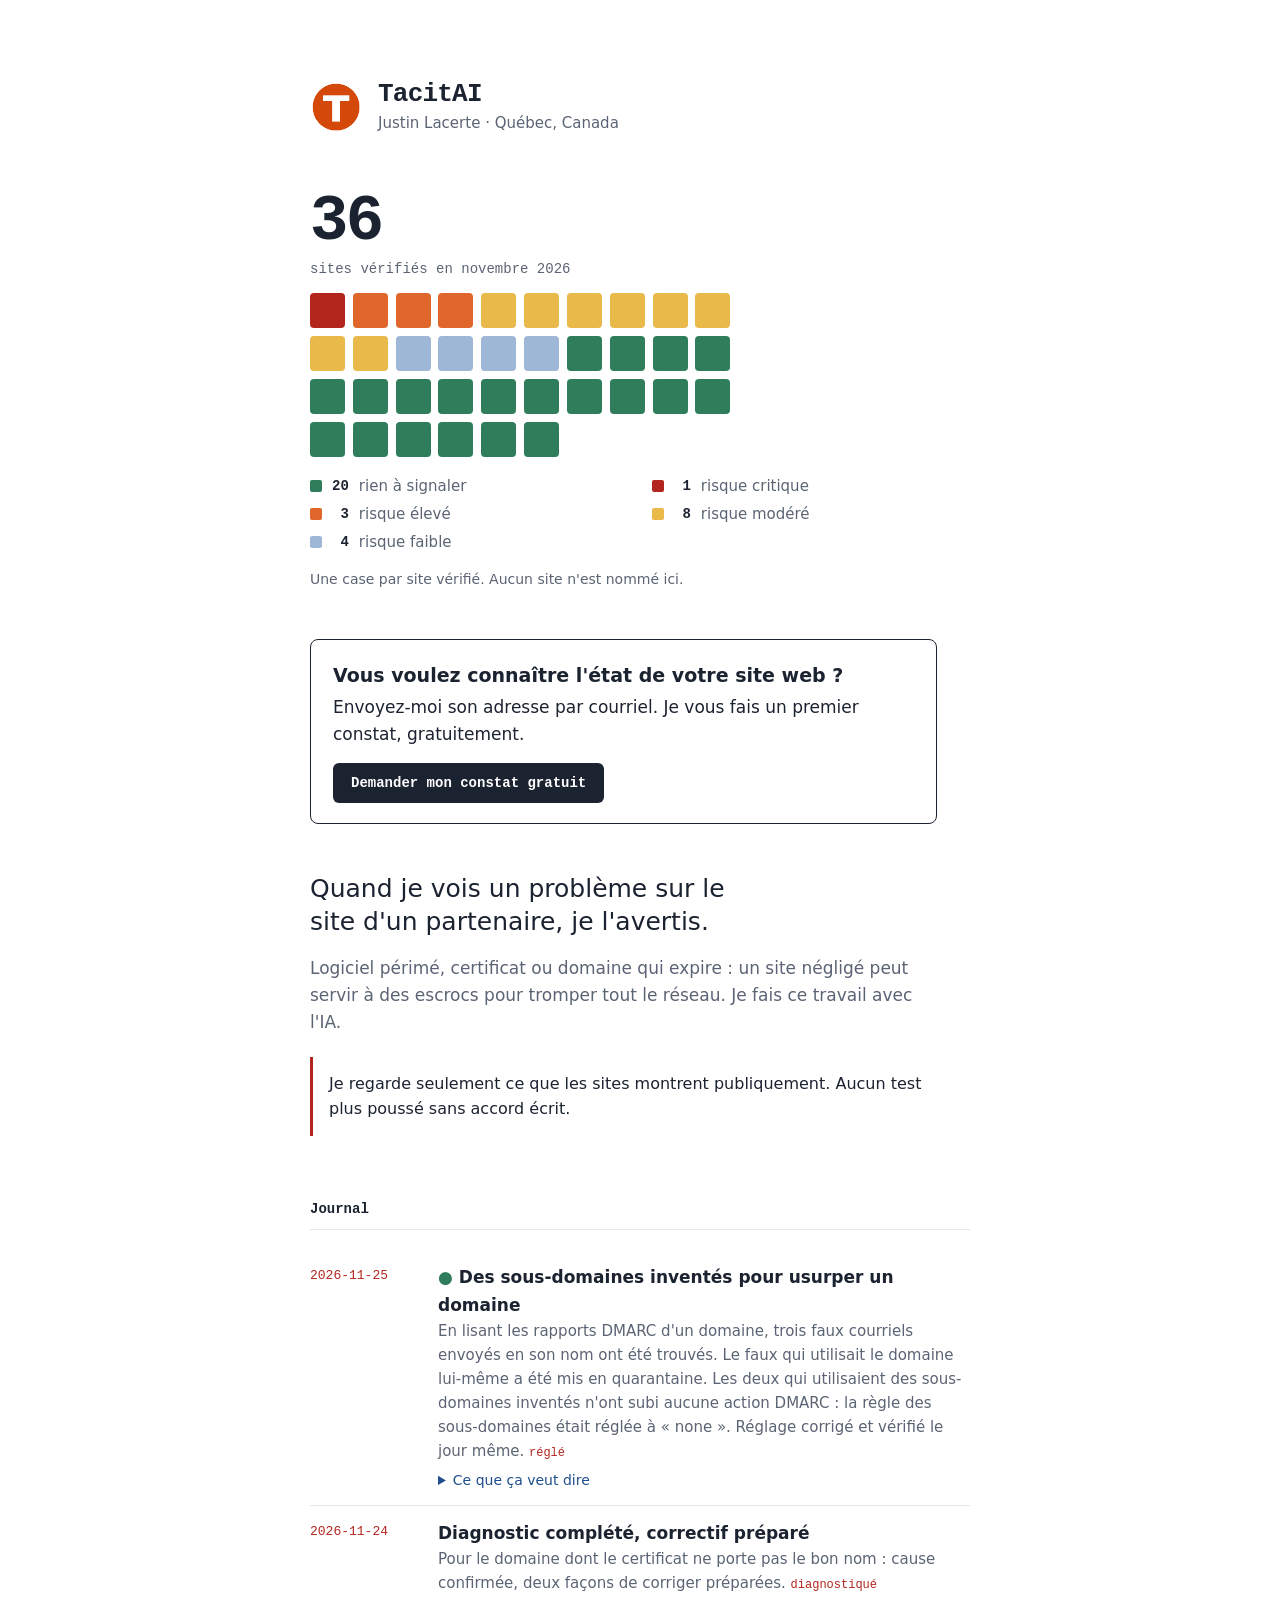
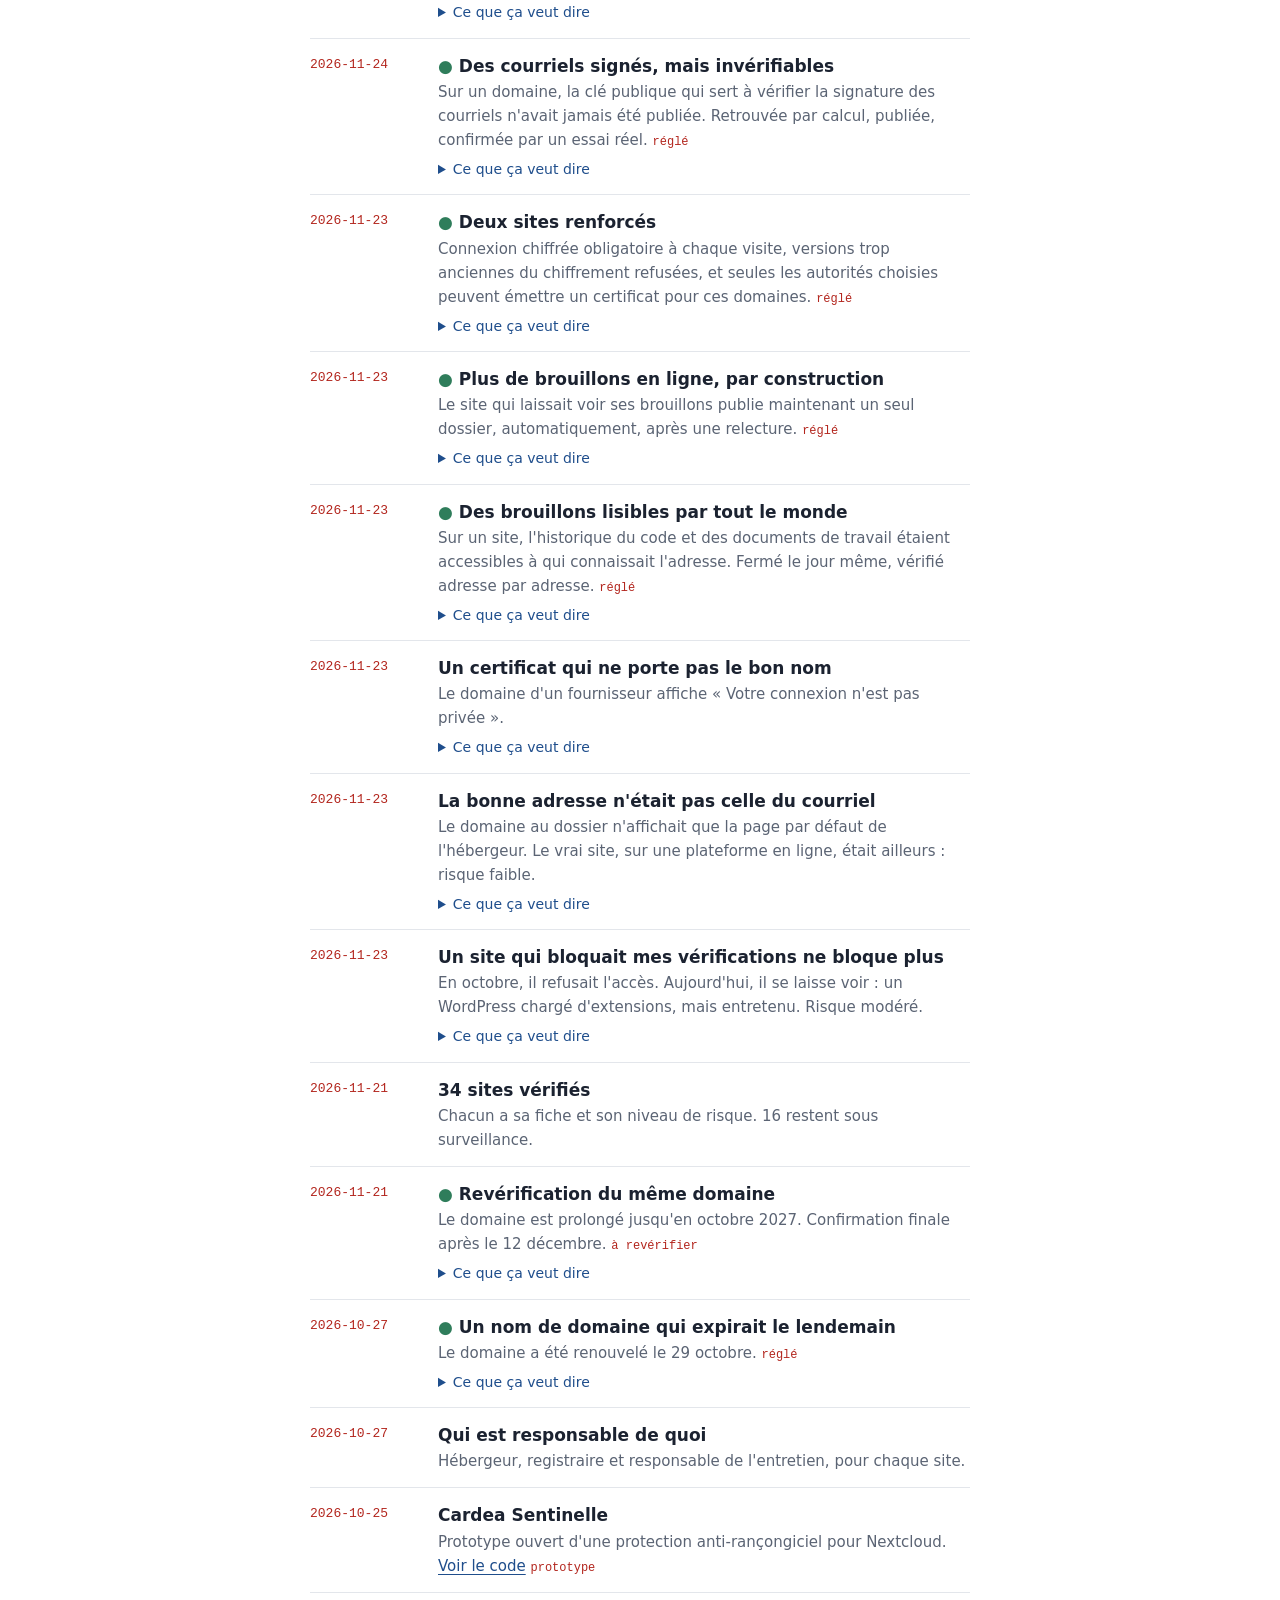
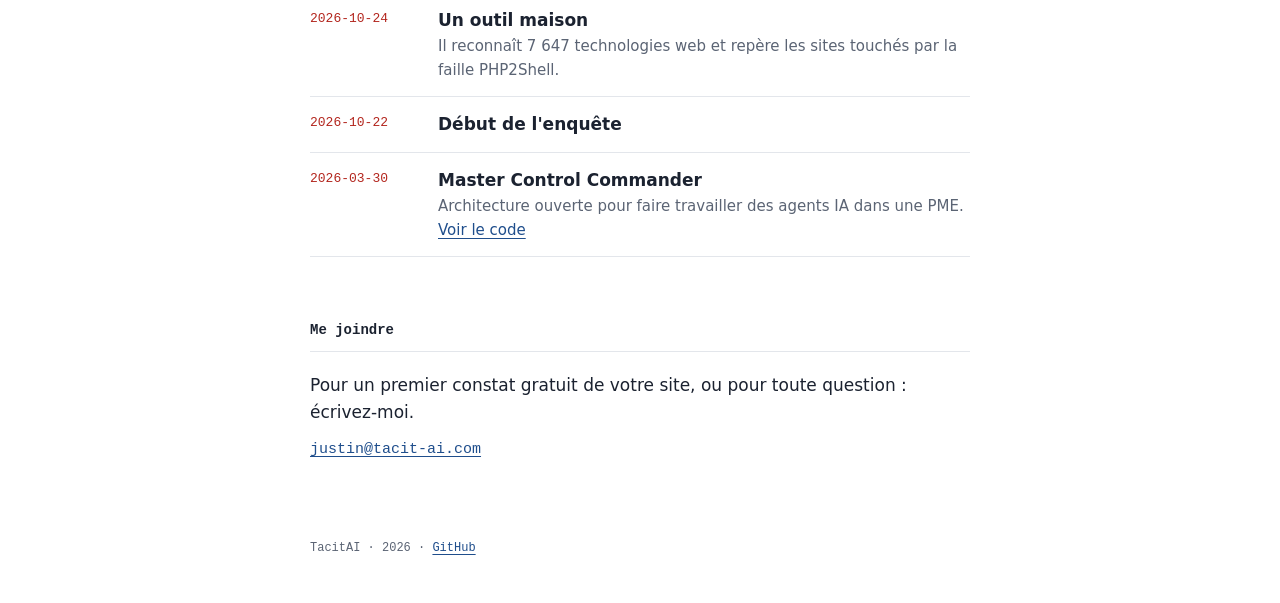
==== commit 2830095a: "Journal : entrées du 2026-11-24 et du 2026-11-25, ajustements de libellés - Trois entrées ajoutées e" ====
--- a/site/index.html
+++ b/site/index.html
@@ -139,29 +139,35 @@
   </aside>
   <header>
     <p class="phrase">Quand je vois un problème sur le site d'un partenaire, je l'avertis.</p>
-    <p class="sous">Logiciel périmé, certificat ou domaine qui expire : j'appelle le propriétaire. Un site négligé peut servir à des escrocs pour tromper tout le réseau. Je fais ce travail avec l'IA.</p>
-    <p class="limite">Je regarde seulement ce que les sites montrent publiquement. Aucun test plus poussé sans l'accord écrit du propriétaire.</p>
+    <p class="sous">Logiciel périmé, certificat ou domaine qui expire : un site négligé peut servir à des escrocs pour tromper tout le réseau. Je fais ce travail avec l'IA.</p>
+    <p class="limite">Je regarde seulement ce que les sites montrent publiquement. Aucun test plus poussé sans accord écrit.</p>
   </header>
 
   <section aria-labelledby="t-journal">
     <h2 id="t-journal">Journal</h2>
     <ol class="journal" reversed>
+      <li class="averti"><time datetime="2026-11-25">2026-11-25</time><div><p><strong>Des sous-domaines inventés pour usurper un domaine</strong>En lisant les rapports DMARC d'un domaine, trois faux courriels envoyés en son nom ont été trouvés. Le faux qui utilisait le domaine lui-même a été mis en quarantaine. Les deux qui utilisaient des sous-domaines inventés n'ont subi aucune action DMARC : la règle des sous-domaines était réglée à « none ». Réglage corrigé et vérifié le jour même. <span class="etat">réglé</span></p>
+        <details><summary>Ce que ça veut dire</summary><p>DMARC a deux règles : une pour le domaine (p) et une pour ses sous-domaines (sp). Un fraudeur n'a pas besoin qu'un sous-domaine existe : il l'invente. Si sp reste à « none », la porte d'en avant est barrée, mais pas les fenêtres. Les rapports DMARC, souvent ignorés dans les indésirables, sont ce qui l'a révélé.</p></details></div></li>
+      <li><time datetime="2026-11-24">2026-11-24</time><div><p><strong>Diagnostic complété, correctif préparé</strong>Pour le domaine dont le certificat ne porte pas le bon nom : cause confirmée, deux façons de corriger préparées. <span class="etat">diagnostiqué</span></p>
+        <details><summary>Ce que ça veut dire</summary><p>Avant d'intervenir, on s'assure de pouvoir dire trois choses : ce que voient les visiteurs, qui appeler, et quoi demander. Ici, le nom de domaine mène à une page d'avertissement au lieu du vrai site. Une redirection chez l'hébergeur suffit, à condition de ne pas toucher aux réglages du courriel, qui passent par le même domaine.</p></details></div></li>
+      <li class="averti"><time datetime="2026-11-24">2026-11-24</time><div><p><strong>Des courriels signés, mais invérifiables</strong>Sur un domaine, la clé publique qui sert à vérifier la signature des courriels n'avait jamais été publiée. Retrouvée par calcul, publiée, confirmée par un essai réel. <span class="etat">réglé</span></p>
+        <details><summary>Ce que ça veut dire</summary><p>Sans cette clé, la signature ne prouve rien et le courriel risque davantage de finir dans les indésirables. Le fournisseur ne la montrait nulle part. Deux courriels signés ont suffi pour la recalculer.</p></details></div></li>
       <li class="averti"><time datetime="2026-11-23">2026-11-23</time><div><p><strong>Deux sites renforcés</strong>Connexion chiffrée obligatoire à chaque visite, versions trop anciennes du chiffrement refusées, et seules les autorités choisies peuvent émettre un certificat pour ces domaines. <span class="etat">réglé</span></p>
         <details><summary>Ce que ça veut dire</summary><p>Un visiteur ne peut plus être ramené, à son insu, vers une version non chiffrée du site. Personne d'autre ne peut faire émettre un faux certificat à leur nom.</p></details></div></li>
       <li class="averti"><time datetime="2026-11-23">2026-11-23</time><div><p><strong>Plus de brouillons en ligne, par construction</strong>Le site qui laissait voir ses brouillons publie maintenant un seul dossier, automatiquement, après une relecture. <span class="etat">réglé</span></p>
         <details><summary>Ce que ça veut dire</summary><p>Fermer la fuite ne suffisait pas, il fallait qu'elle ne puisse pas revenir. Désormais, ce qui n'est pas dans le dossier public ne peut tout simplement pas se retrouver en ligne.</p></details></div></li>
       <li class="averti"><time datetime="2026-11-23">2026-11-23</time><div><p><strong>Des brouillons lisibles par tout le monde</strong>Sur un site, l'historique du code et des documents de travail étaient accessibles à qui connaissait l'adresse. Fermé le jour même, vérifié adresse par adresse. <span class="etat">réglé</span></p>
         <details><summary>Ce que ça veut dire</summary><p>Un site a souvent plusieurs adresses : son domaine, l'adresse technique de l'hébergeur, les anciennes versions publiées. Bloquer une adresse ne protège pas les autres, et des copies restent quelques jours dans la mémoire de l'hébergeur. Ici, la cause était la façon de publier : tout le dossier de travail partait en ligne. La vraie correction, c'est de ne publier que les pages finales.</p></details></div></li>
-      <li><time datetime="2026-11-23">2026-11-23</time><div><p><strong>Un certificat qui ne porte pas le bon nom</strong>Le domaine d'un fournisseur affiche « Votre connexion n'est pas privée ». <span class="etat">propriétaire à prévenir</span></p>
+      <li><time datetime="2026-11-23">2026-11-23</time><div><p><strong>Un certificat qui ne porte pas le bon nom</strong>Le domaine d'un fournisseur affiche « Votre connexion n'est pas privée ».</p>
         <details><summary>Ce que ça veut dire</summary><p>Le cadenas du navigateur repose sur un certificat au nom exact du site. Ici, le serveur présente le certificat de l'hébergeur, à un autre nom : le navigateur bloque la page. Les données ne sont pas en danger, mais un client qui prend l'habitude de cliquer « continuer quand même » devient plus facile à piéger. Le correctif est simple : l'hébergeur émet un certificat gratuit au bon nom, ou l'adresse renvoie vers le vrai site.</p></details></div></li>
       <li><time datetime="2026-11-23">2026-11-23</time><div><p><strong>La bonne adresse n'était pas celle du courriel</strong>Le domaine au dossier n'affichait que la page par défaut de l'hébergeur. Le vrai site, sur une plateforme en ligne, était ailleurs : risque faible.</p>
         <details><summary>Ce que ça veut dire</summary><p>Une petite entreprise a souvent plusieurs adresses : une pour le courriel, une pour le site, parfois une vieille qui traîne. Avant d'évaluer, il faut trouver la bonne. Et chaque adresse qu'on garde doit être entretenue, même celle qui ne sert plus qu'au courriel.</p></details></div></li>
       <li><time datetime="2026-11-23">2026-11-23</time><div><p><strong>Un site qui bloquait mes vérifications ne bloque plus</strong>En octobre, il refusait l'accès. Aujourd'hui, il se laisse voir : un WordPress chargé d'extensions, mais entretenu. Risque modéré.</p>
         <details><summary>Ce que ça veut dire</summary><p>Un refus d'accès n'est pas une preuve de protection : il peut venir d'un réglage temporaire de l'hébergeur. J'ignore encore ce qui l'a causé. Ce qui compte vraiment, c'est ce qui tourne derrière : les versions, les extensions, et quelqu'un qui fait les mises à jour.</p></details></div></li>
       <li><time datetime="2026-11-21">2026-11-21</time><p><strong>34 sites vérifiés</strong>Chacun a sa fiche et son niveau de risque. 16 restent sous surveillance.</p></li>
-      <li class="averti"><time datetime="2026-11-21">2026-11-21</time><div><p><strong>Revérification du même domaine</strong>Sans déranger le propriétaire : le domaine est prolongé jusqu'en octobre 2027. Confirmation finale après le 12 décembre. <span class="etat">à revérifier</span></p>
+      <li class="averti"><time datetime="2026-11-21">2026-11-21</time><div><p><strong>Revérification du même domaine</strong>Le domaine est prolongé jusqu'en octobre 2027. Confirmation finale après le 12 décembre. <span class="etat">à revérifier</span></p>
         <details><summary>Ce que ça veut dire</summary><p>Le registre public des noms de domaine (le « whois ») donne la date d'échéance à tout le monde. On peut donc suivre un renouvellement de l'extérieur, sans téléphoner. Pendant quelques semaines, le registre peut encore annuler un renouvellement impayé : d'où la confirmation après le 12 décembre.</p></details></div></li>
-      <li class="averti"><time datetime="2026-10-27">2026-10-27</time><div><p><strong>Un propriétaire averti : son nom de domaine expirait le lendemain</strong>Un appel pour le prévenir. Le domaine a été renouvelé le 29 octobre. <span class="etat">réglé</span></p>
+      <li class="averti"><time datetime="2026-10-27">2026-10-27</time><div><p><strong>Un nom de domaine qui expirait le lendemain</strong>Le domaine a été renouvelé le 29 octobre. <span class="etat">réglé</span></p>
         <details><summary>Ce que ça veut dire</summary><p>Quand un nom de domaine expire, le site et le courriel tombent. Pire : une fois le nom libéré, n'importe qui peut le racheter et recevoir les courriels destinés à l'entreprise. Un renouvellement automatique et une carte de crédit à jour évitent tout ça.</p></details></div></li>
       <li><time datetime="2026-10-27">2026-10-27</time><p><strong>Qui est responsable de quoi</strong>Hébergeur, registraire et responsable de l'entretien, pour chaque site.</p></li>
       <li><time datetime="2026-10-25">2026-10-25</time><p><strong>Cardea Sentinelle</strong>Prototype ouvert d'une protection anti-rançongiciel pour Nextcloud. <a href="https://github.com/jlacerte/cardea-sentinelle">Voir le code</a> <span class="etat">prototype</span></p></li>
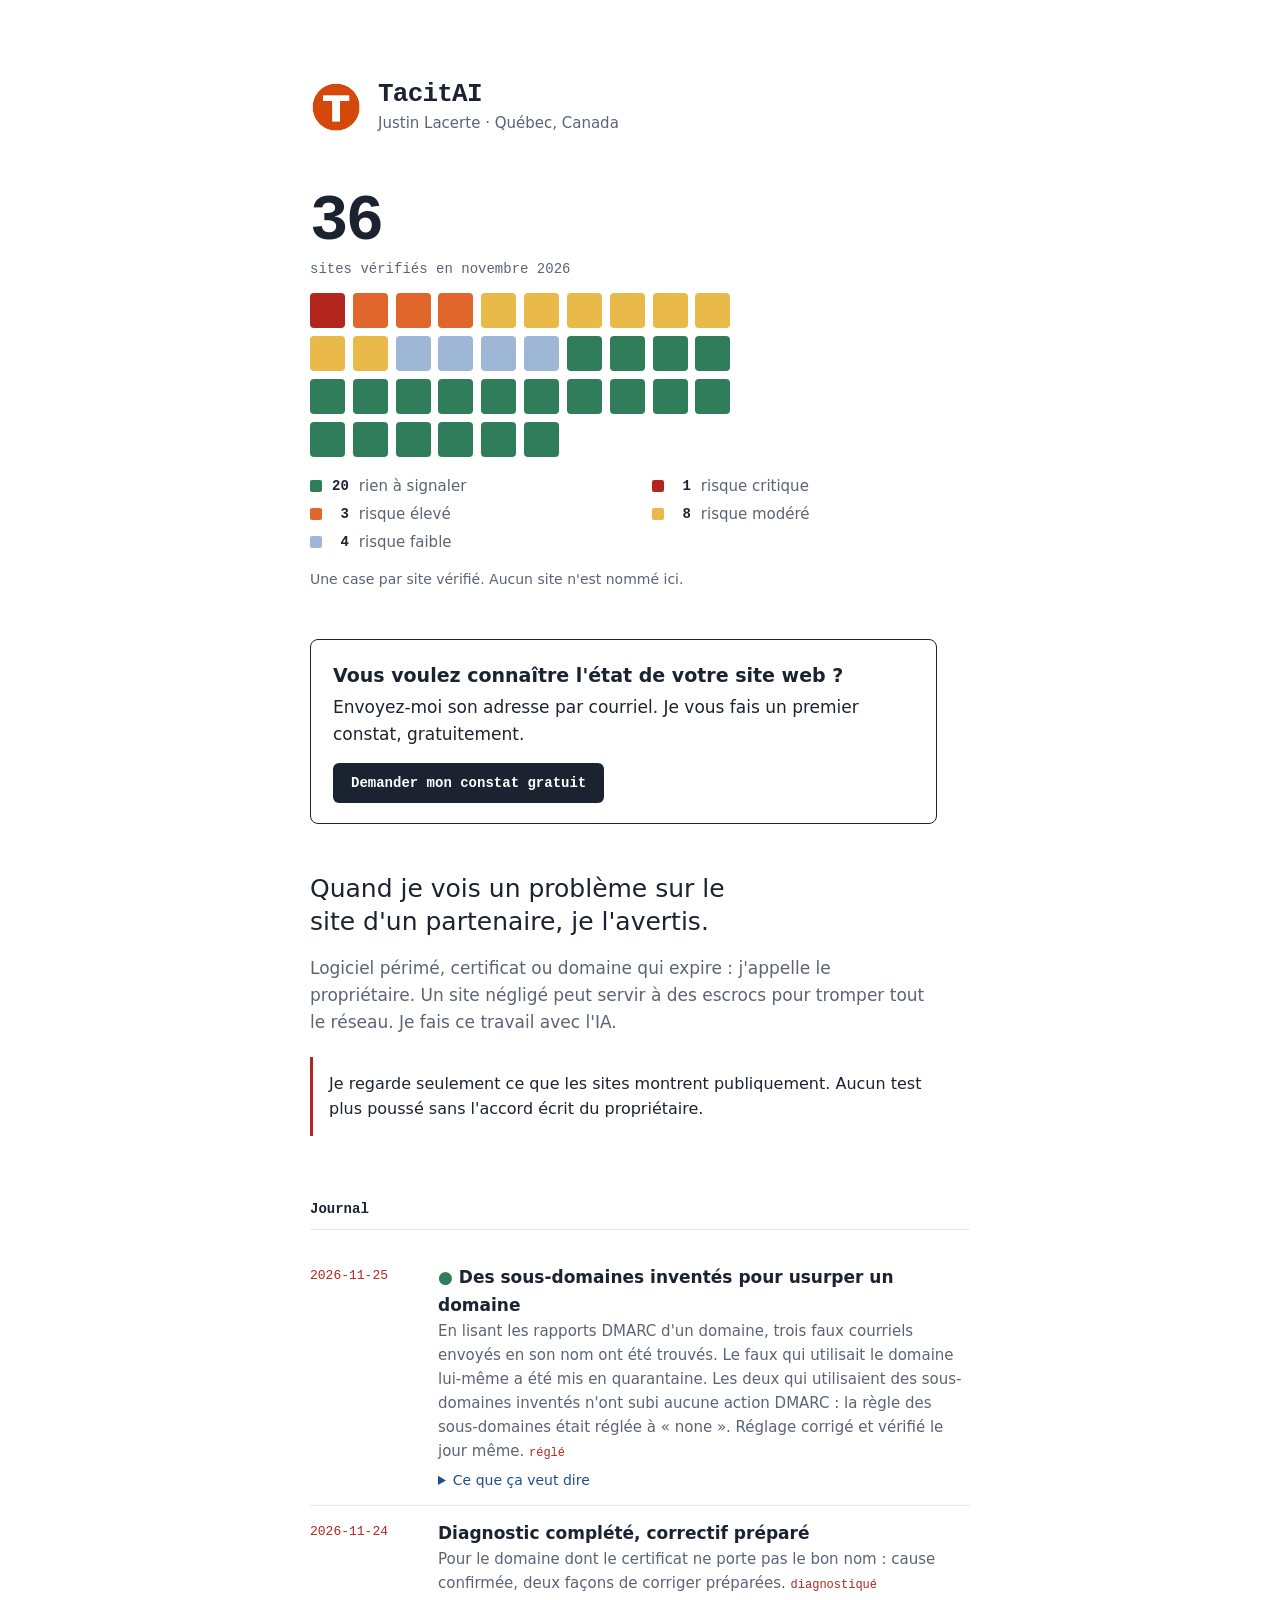
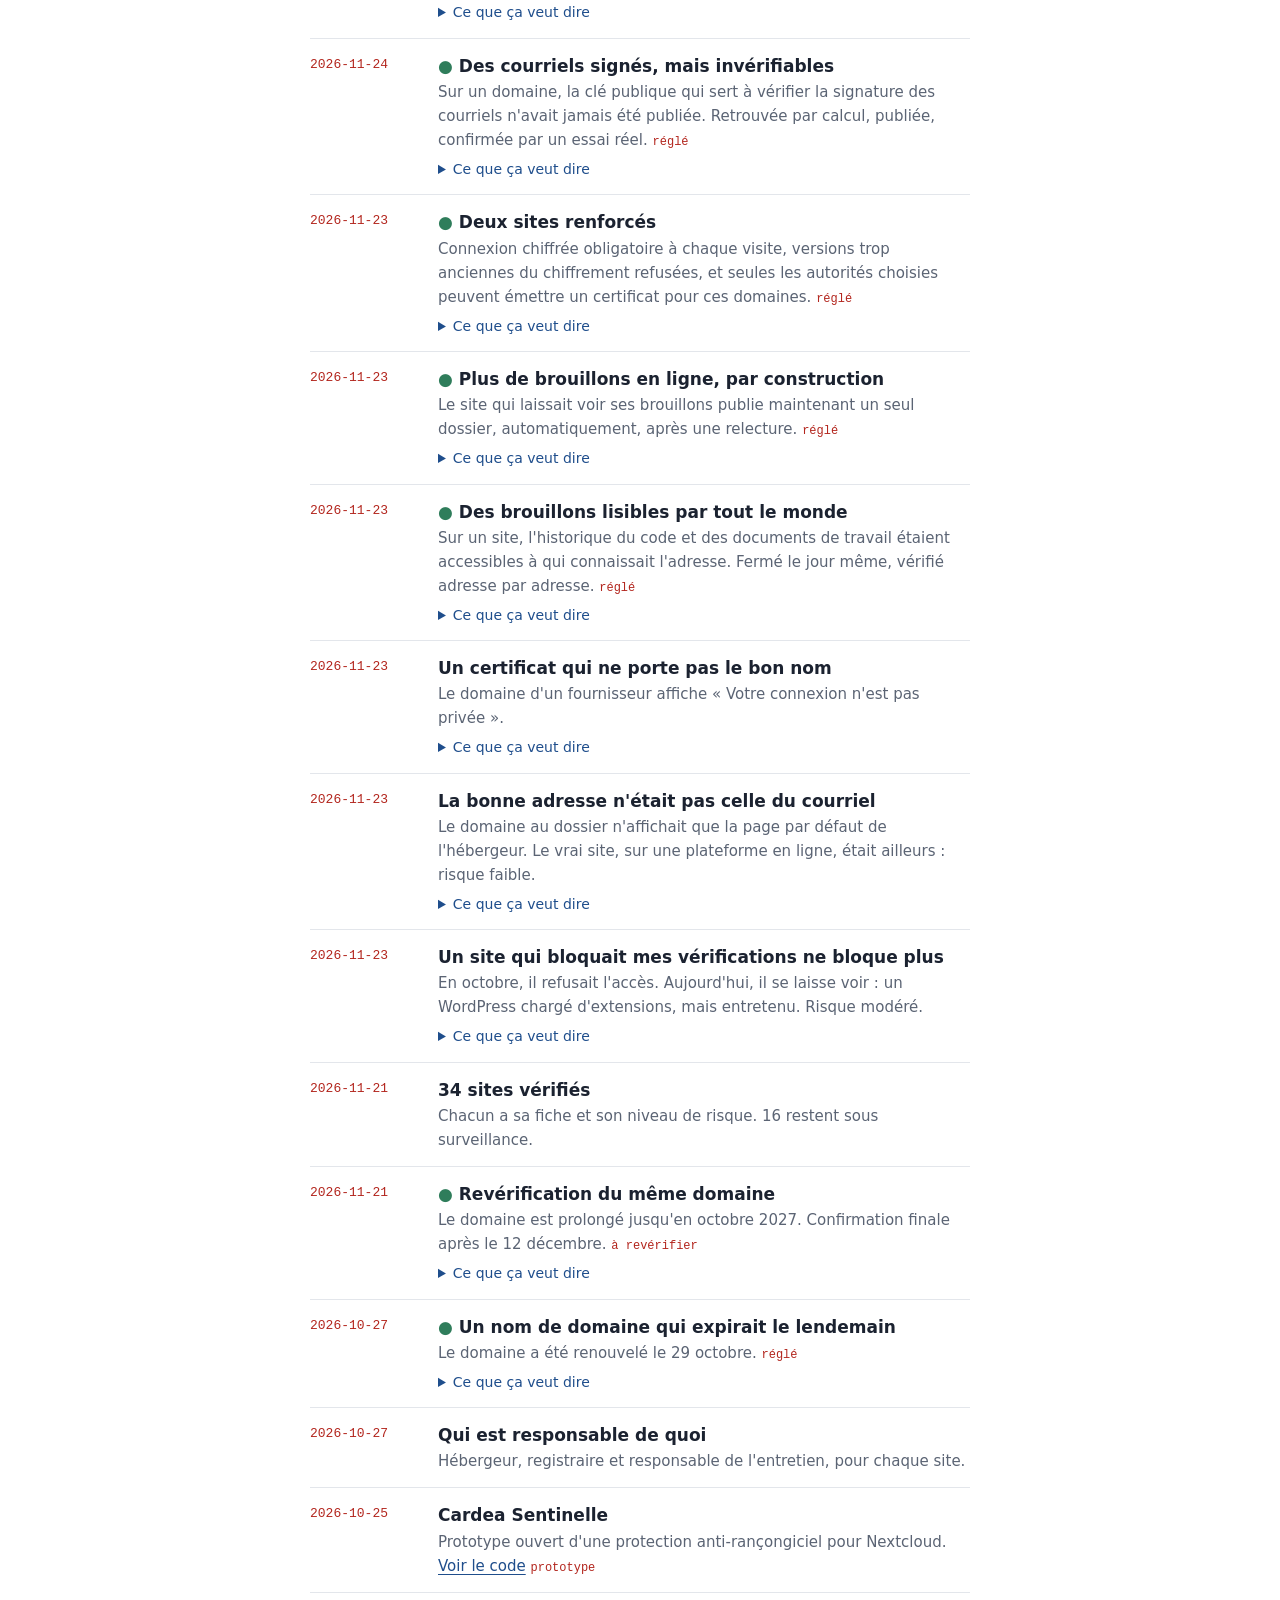
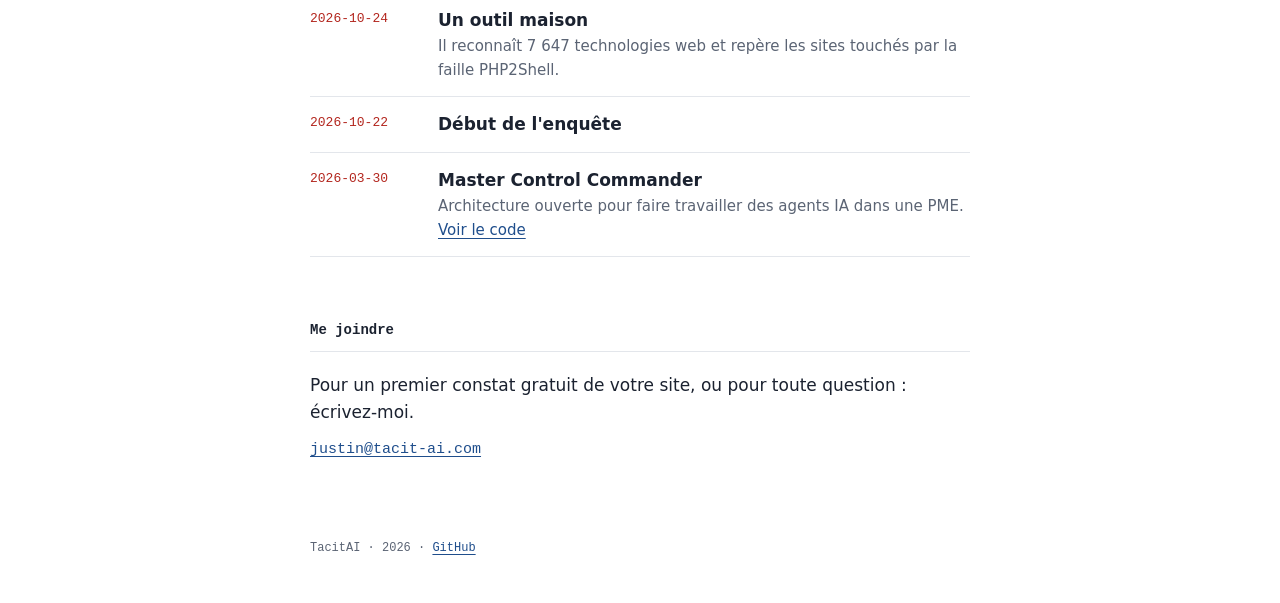
==== commit 3e2c1cc3: "Journal : en-tête inchangé Co-Authored-By: Claude Opus 5.5 <noreply@anthropic.com>" ====
--- a/site/index.html
+++ b/site/index.html
@@ -139,8 +139,8 @@
   </aside>
   <header>
     <p class="phrase">Quand je vois un problème sur le site d'un partenaire, je l'avertis.</p>
-    <p class="sous">Logiciel périmé, certificat ou domaine qui expire : un site négligé peut servir à des escrocs pour tromper tout le réseau. Je fais ce travail avec l'IA.</p>
-    <p class="limite">Je regarde seulement ce que les sites montrent publiquement. Aucun test plus poussé sans accord écrit.</p>
+    <p class="sous">Logiciel périmé, certificat ou domaine qui expire : j'appelle le propriétaire. Un site négligé peut servir à des escrocs pour tromper tout le réseau. Je fais ce travail avec l'IA.</p>
+    <p class="limite">Je regarde seulement ce que les sites montrent publiquement. Aucun test plus poussé sans l'accord écrit du propriétaire.</p>
   </header>
 
   <section aria-labelledby="t-journal">
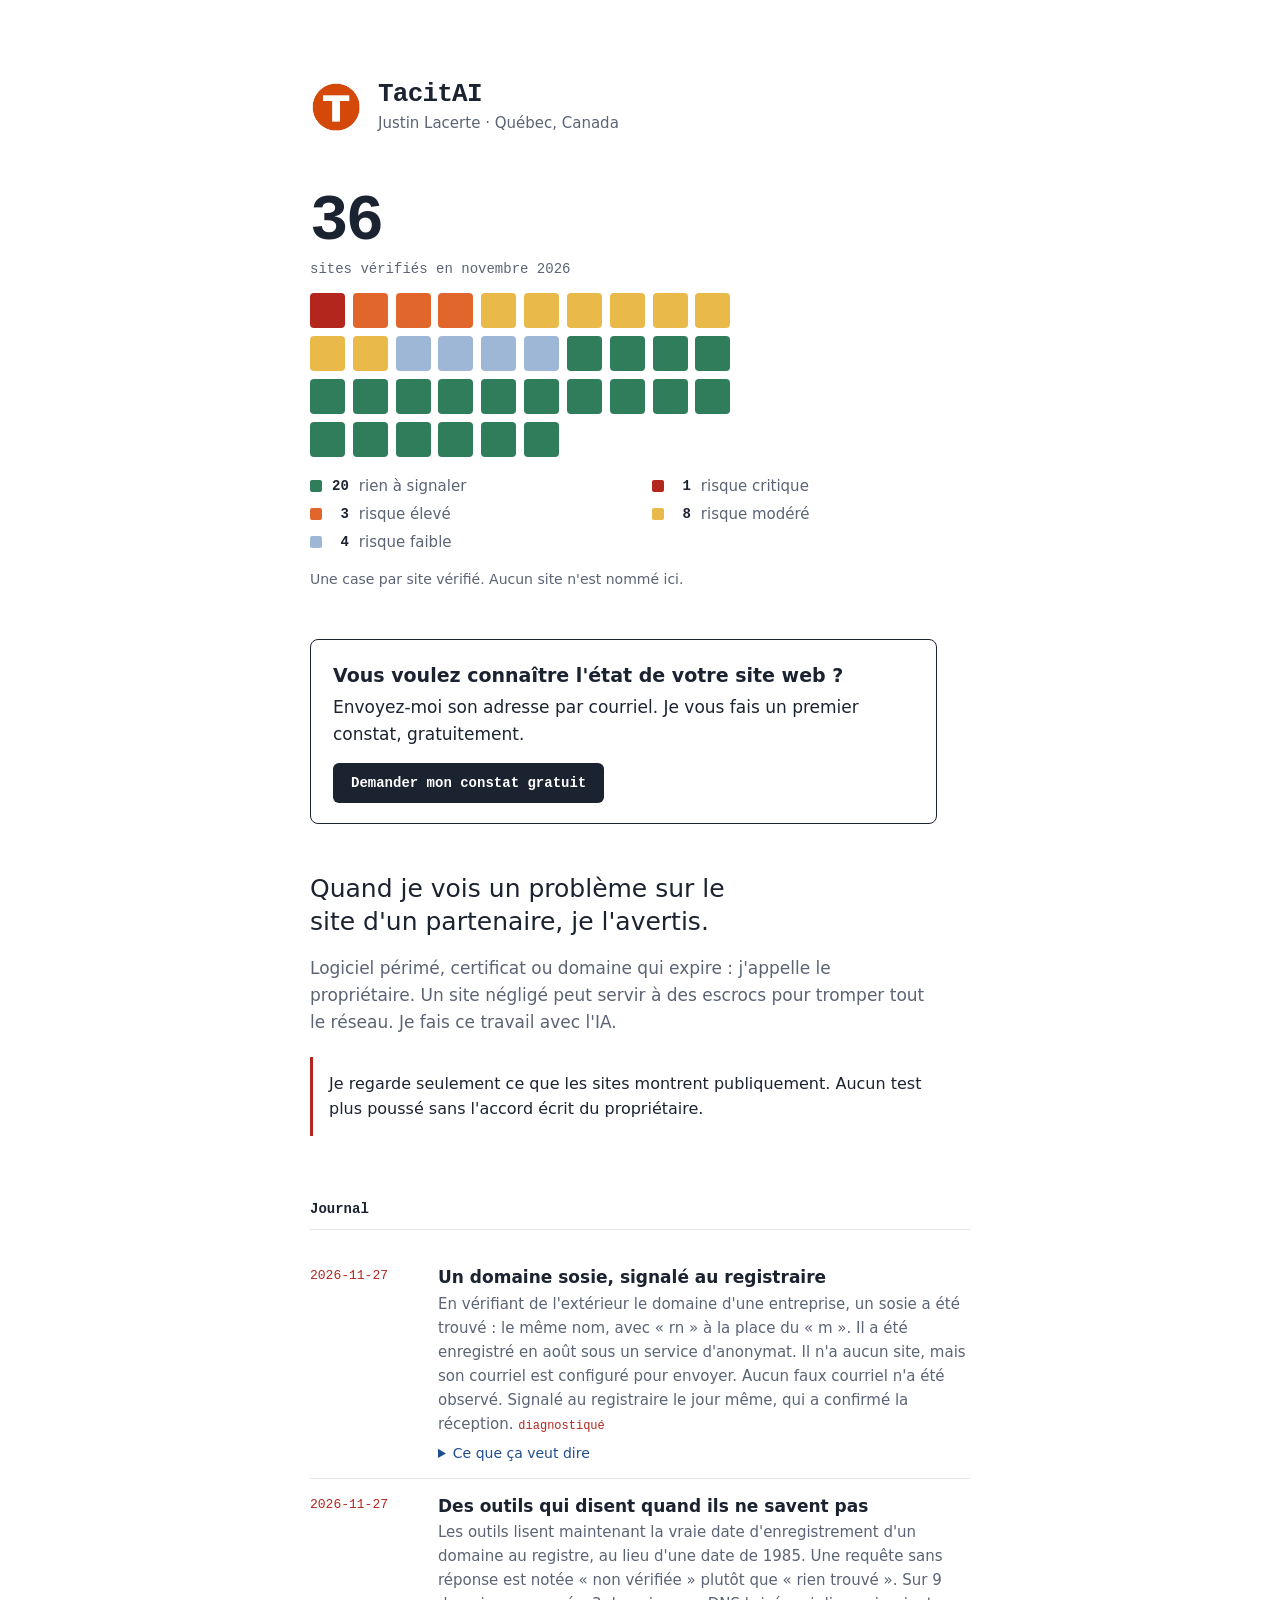
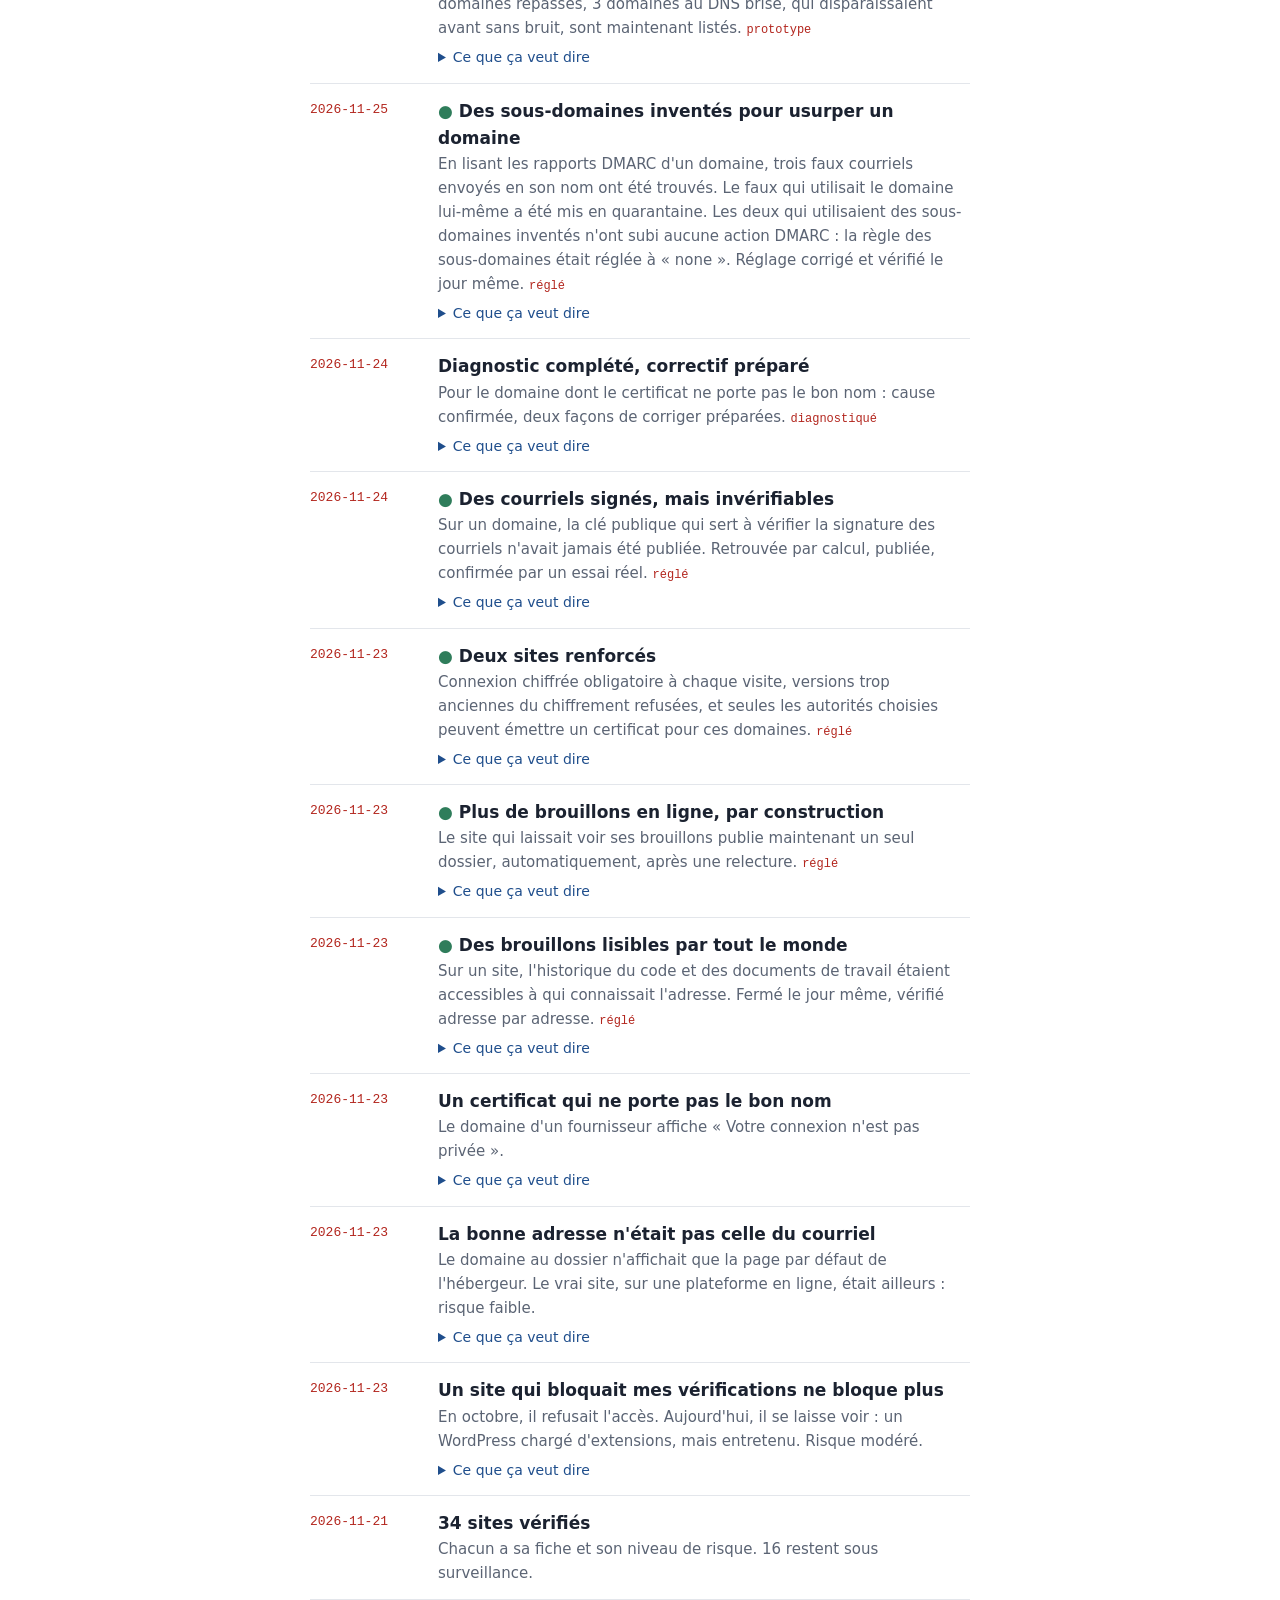
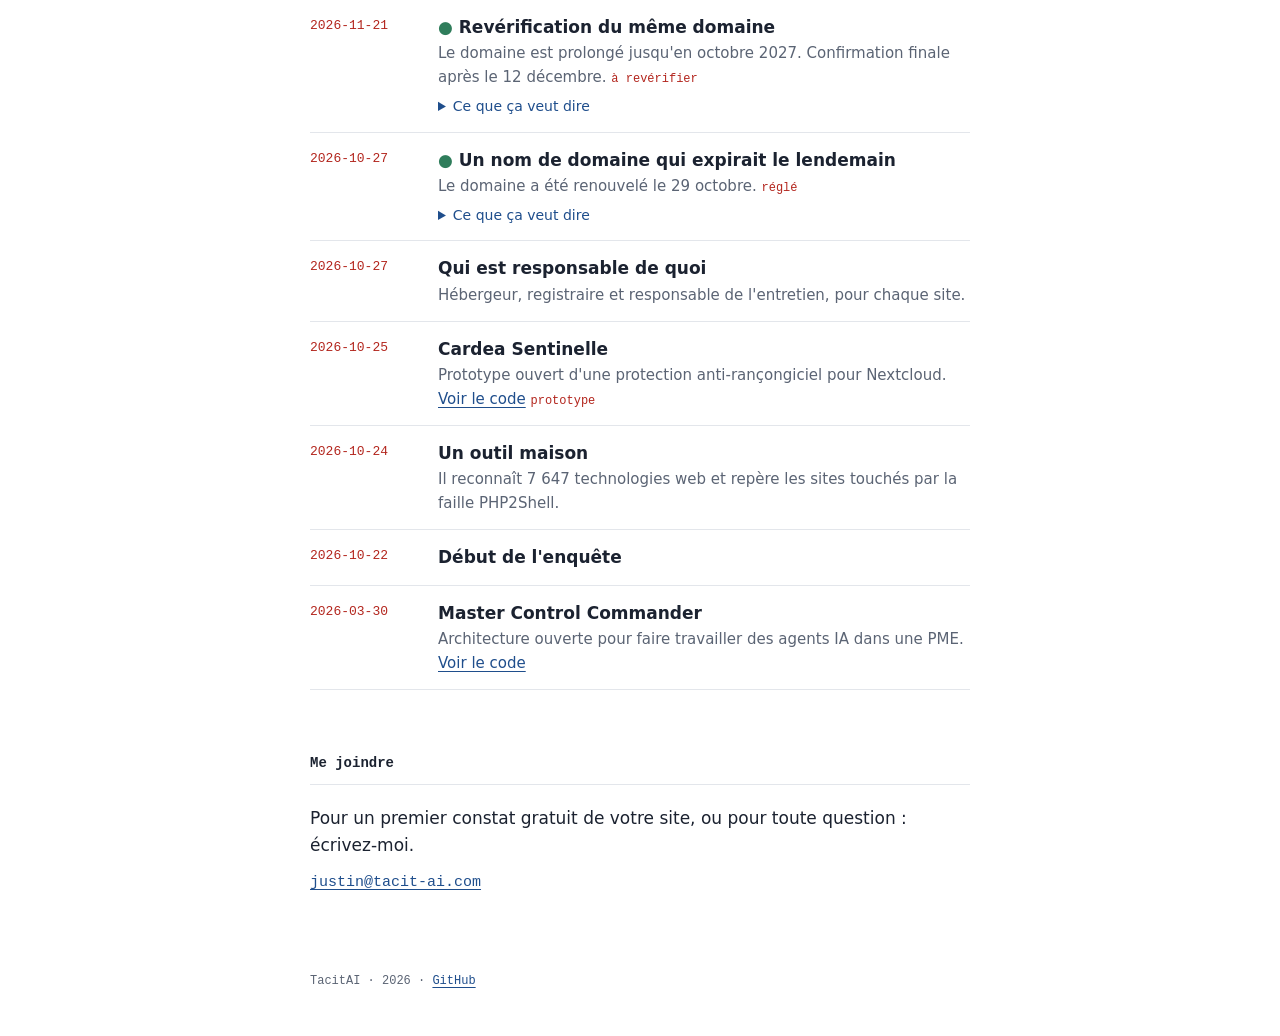
==== commit 2e3633a2: "Journal : entrées du 2026-11-27 (domaine sosie ; outils de vérification) Co-Authored-By: Claude Opus" ====
--- a/site/index.html
+++ b/site/index.html
@@ -146,6 +146,10 @@
   <section aria-labelledby="t-journal">
     <h2 id="t-journal">Journal</h2>
     <ol class="journal" reversed>
+      <li><time datetime="2026-11-27">2026-11-27</time><div><p><strong>Un domaine sosie, signalé au registraire</strong>En vérifiant de l'extérieur le domaine d'une entreprise, un sosie a été trouvé : le même nom, avec « rn » à la place du « m ». Il a été enregistré en août sous un service d'anonymat. Il n'a aucun site, mais son courriel est configuré pour envoyer. Aucun faux courriel n'a été observé. Signalé au registraire le jour même, qui a confirmé la réception. <span class="etat">diagnostiqué</span></p>
+        <details><summary>Ce que ça veut dire</summary><p>À l'écran, « rn » et « m » se confondent. Ce genre d'adresse sert à envoyer de fausses factures ou un faux changement de compte bancaire aux clients d'une entreprise. Le courriel, signature comprise, pourrait avoir l'air authentique. Le registraire laisse 72 heures au titulaire pour répondre.</p></details></div></li>
+      <li><time datetime="2026-11-27">2026-11-27</time><div><p><strong>Des outils qui disent quand ils ne savent pas</strong>Les outils lisent maintenant la vraie date d'enregistrement d'un domaine au registre, au lieu d'une date de 1985. Une requête sans réponse est notée « non vérifiée » plutôt que « rien trouvé ». Sur 9 domaines repassés, 3 domaines au DNS brisé, qui disparaissaient avant sans bruit, sont maintenant listés. <span class="etat">prototype</span></p>
+        <details><summary>Ce que ça veut dire</summary><p>Un outil qui se tait quand il ne sait pas est dangereux, parce qu'on prend son silence pour un « tout va bien ». Un « je n'ai pas pu vérifier » vaut mieux qu'un faux « rien à signaler ».</p></details></div></li>
       <li class="averti"><time datetime="2026-11-25">2026-11-25</time><div><p><strong>Des sous-domaines inventés pour usurper un domaine</strong>En lisant les rapports DMARC d'un domaine, trois faux courriels envoyés en son nom ont été trouvés. Le faux qui utilisait le domaine lui-même a été mis en quarantaine. Les deux qui utilisaient des sous-domaines inventés n'ont subi aucune action DMARC : la règle des sous-domaines était réglée à « none ». Réglage corrigé et vérifié le jour même. <span class="etat">réglé</span></p>
         <details><summary>Ce que ça veut dire</summary><p>DMARC a deux règles : une pour le domaine (p) et une pour ses sous-domaines (sp). Un fraudeur n'a pas besoin qu'un sous-domaine existe : il l'invente. Si sp reste à « none », la porte d'en avant est barrée, mais pas les fenêtres. Les rapports DMARC, souvent ignorés dans les indésirables, sont ce qui l'a révélé.</p></details></div></li>
       <li><time datetime="2026-11-24">2026-11-24</time><div><p><strong>Diagnostic complété, correctif préparé</strong>Pour le domaine dont le certificat ne porte pas le bon nom : cause confirmée, deux façons de corriger préparées. <span class="etat">diagnostiqué</span></p>
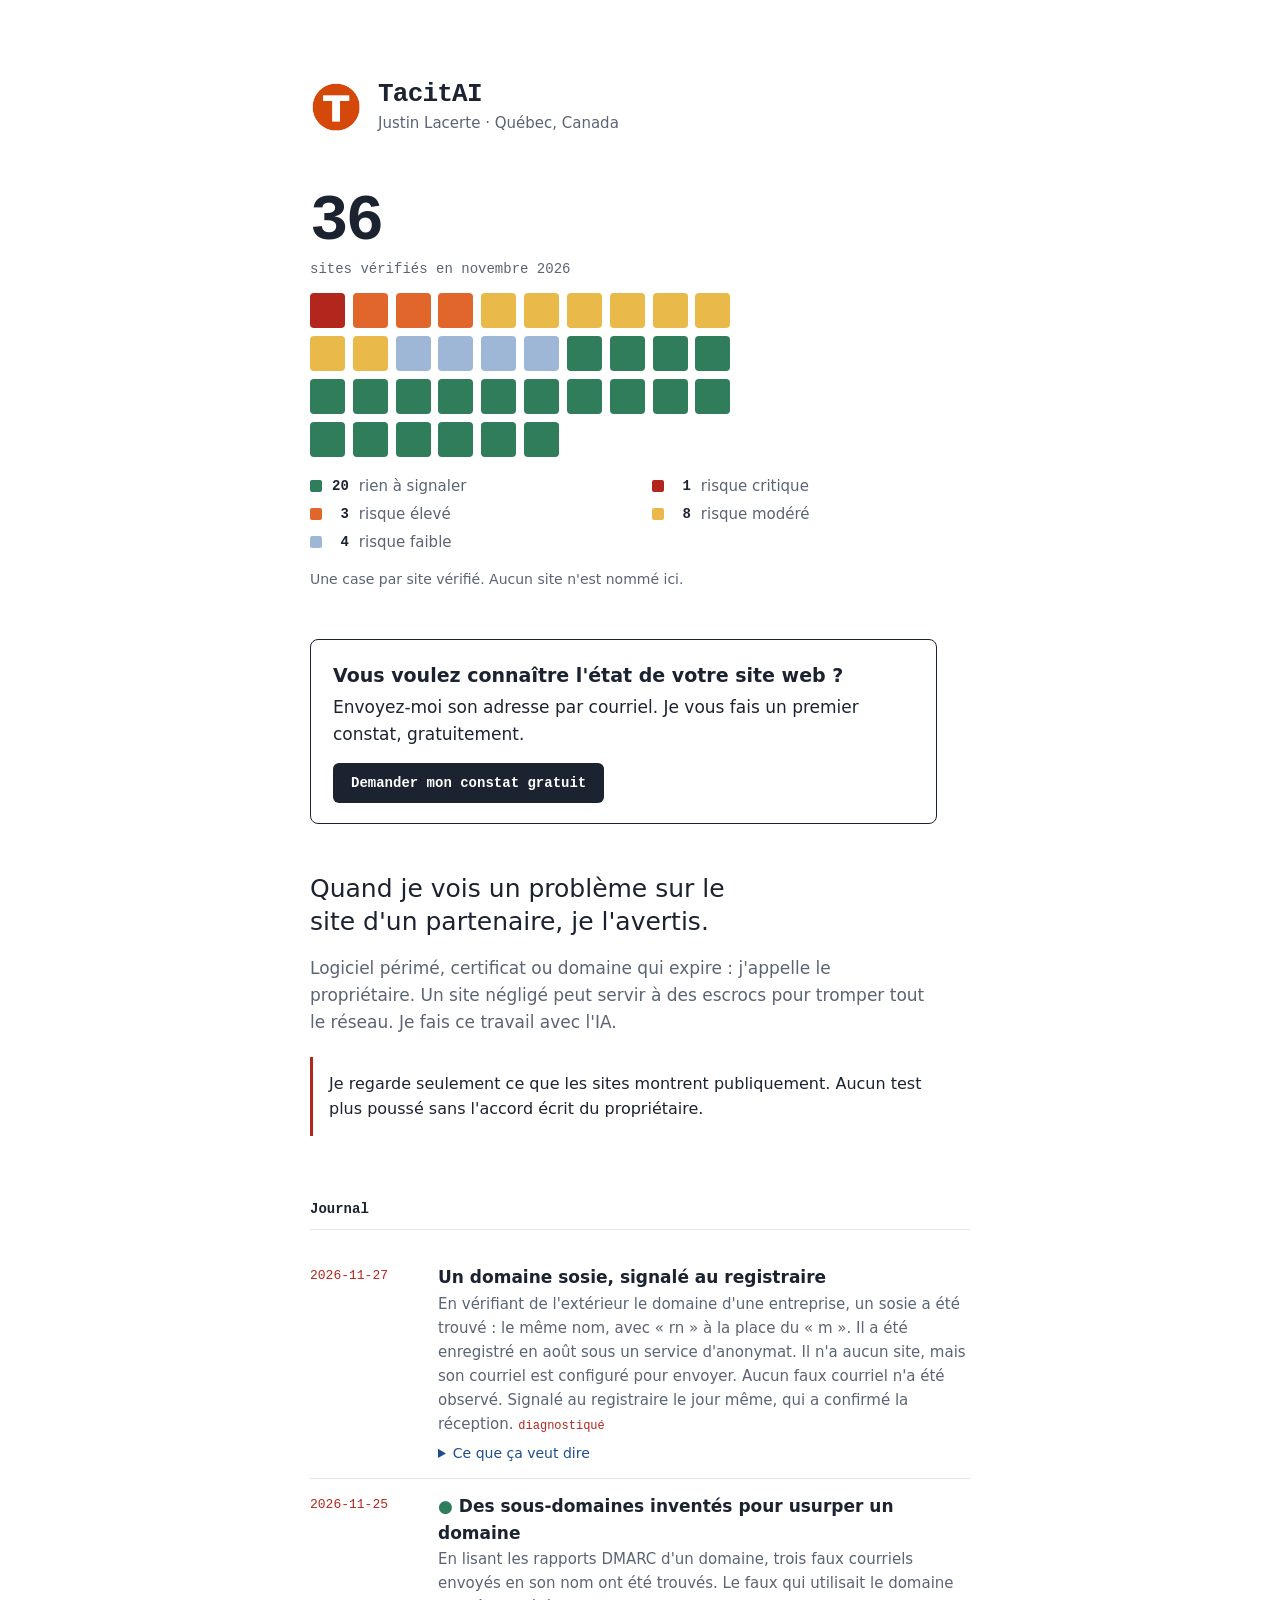
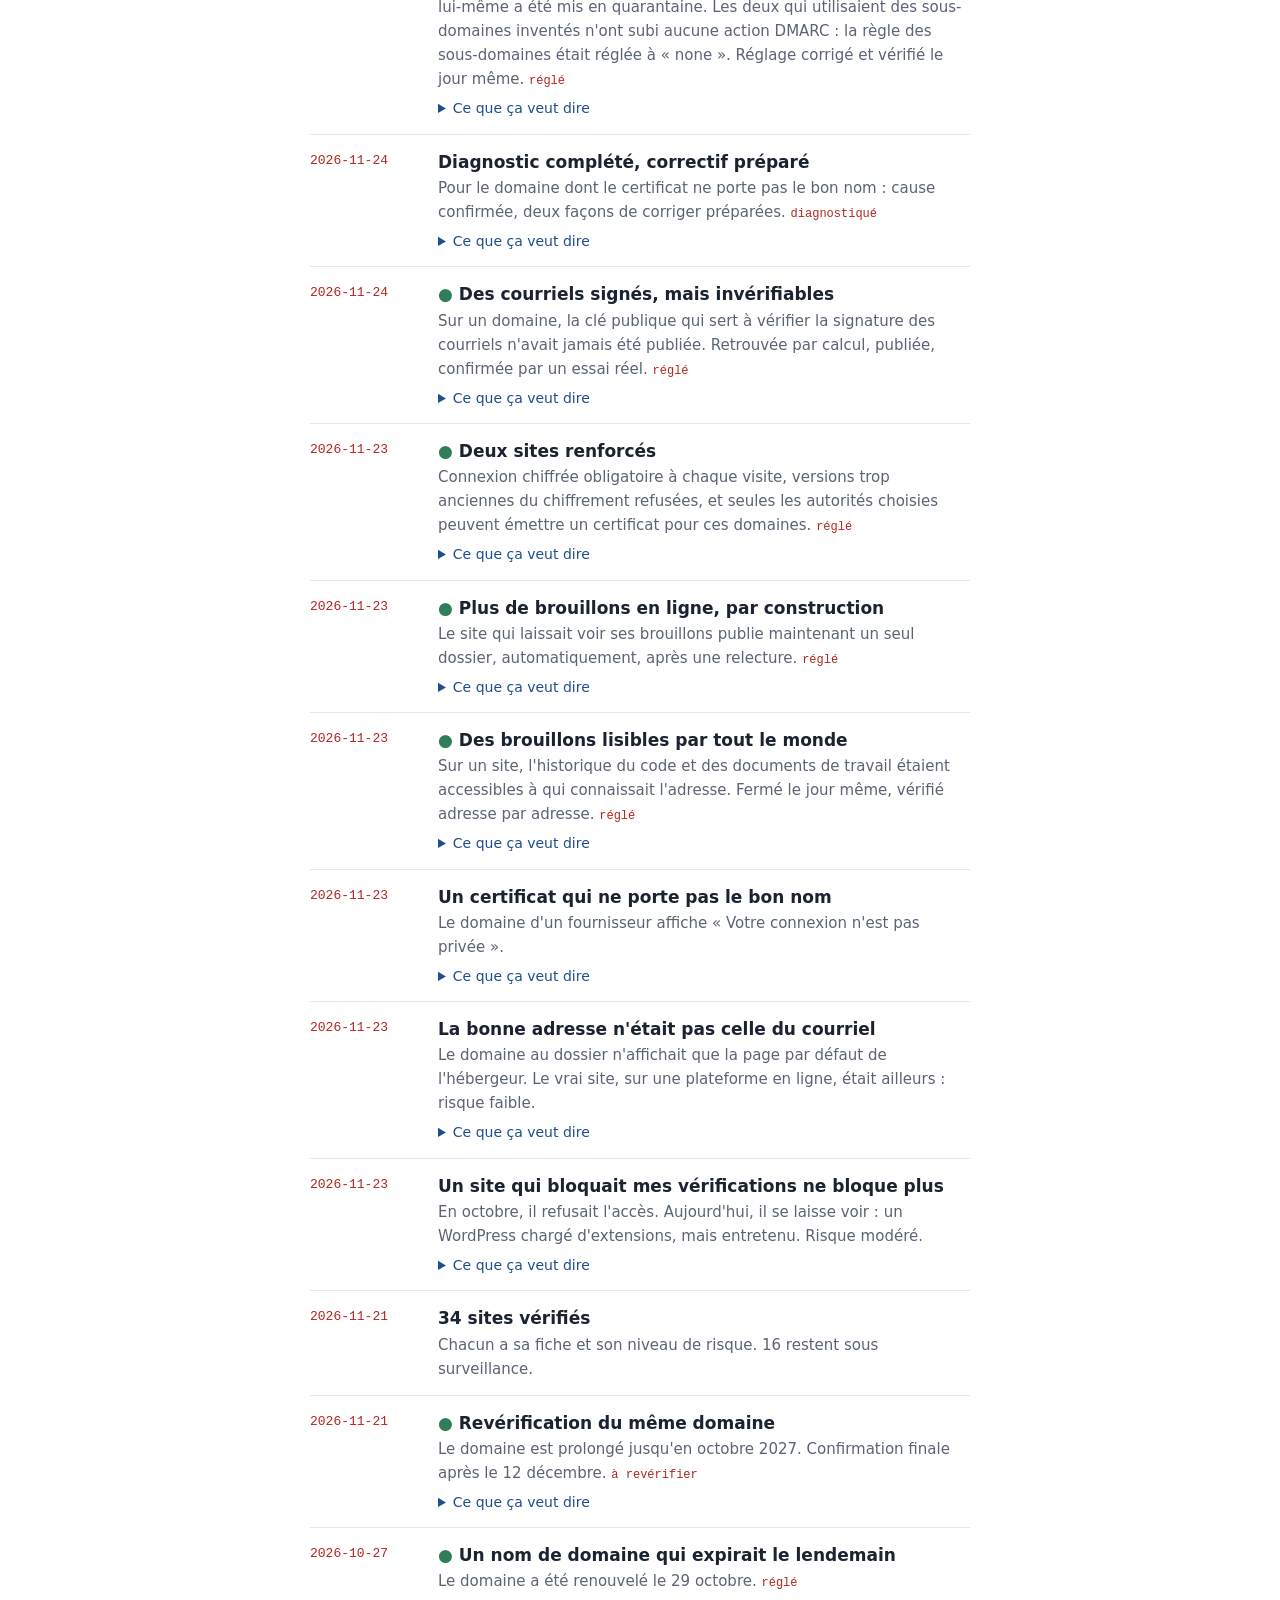
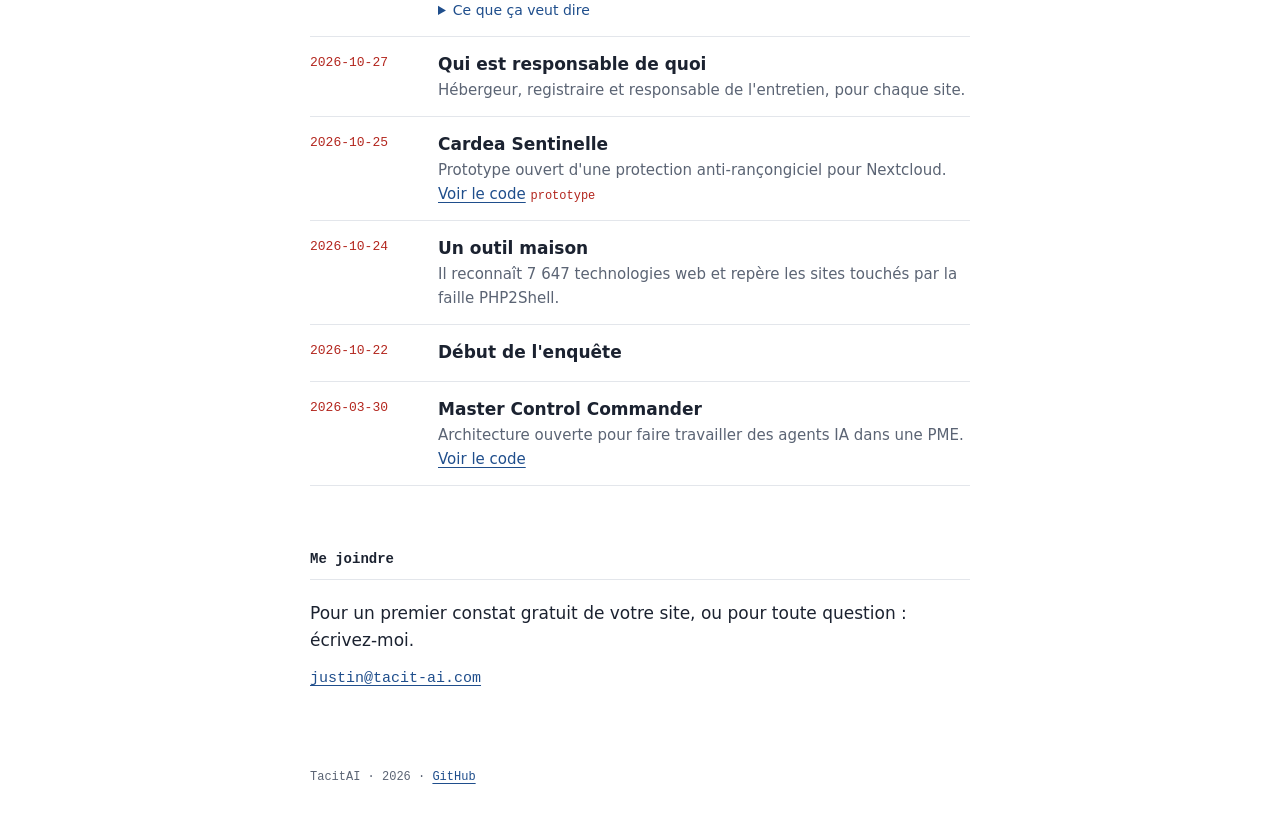
==== commit 1375e96c: "Journal : retrait de l'entrée sur les outils (garder les cas réels) Co-Authored-By: Claude Opus 5.5 " ====
--- a/site/index.html
+++ b/site/index.html
@@ -148,8 +148,6 @@
     <ol class="journal" reversed>
       <li><time datetime="2026-11-27">2026-11-27</time><div><p><strong>Un domaine sosie, signalé au registraire</strong>En vérifiant de l'extérieur le domaine d'une entreprise, un sosie a été trouvé : le même nom, avec « rn » à la place du « m ». Il a été enregistré en août sous un service d'anonymat. Il n'a aucun site, mais son courriel est configuré pour envoyer. Aucun faux courriel n'a été observé. Signalé au registraire le jour même, qui a confirmé la réception. <span class="etat">diagnostiqué</span></p>
         <details><summary>Ce que ça veut dire</summary><p>À l'écran, « rn » et « m » se confondent. Ce genre d'adresse sert à envoyer de fausses factures ou un faux changement de compte bancaire aux clients d'une entreprise. Le courriel, signature comprise, pourrait avoir l'air authentique. Le registraire laisse 72 heures au titulaire pour répondre.</p></details></div></li>
-      <li><time datetime="2026-11-27">2026-11-27</time><div><p><strong>Des outils qui disent quand ils ne savent pas</strong>Les outils lisent maintenant la vraie date d'enregistrement d'un domaine au registre, au lieu d'une date de 1985. Une requête sans réponse est notée « non vérifiée » plutôt que « rien trouvé ». Sur 9 domaines repassés, 3 domaines au DNS brisé, qui disparaissaient avant sans bruit, sont maintenant listés. <span class="etat">prototype</span></p>
-        <details><summary>Ce que ça veut dire</summary><p>Un outil qui se tait quand il ne sait pas est dangereux, parce qu'on prend son silence pour un « tout va bien ». Un « je n'ai pas pu vérifier » vaut mieux qu'un faux « rien à signaler ».</p></details></div></li>
       <li class="averti"><time datetime="2026-11-25">2026-11-25</time><div><p><strong>Des sous-domaines inventés pour usurper un domaine</strong>En lisant les rapports DMARC d'un domaine, trois faux courriels envoyés en son nom ont été trouvés. Le faux qui utilisait le domaine lui-même a été mis en quarantaine. Les deux qui utilisaient des sous-domaines inventés n'ont subi aucune action DMARC : la règle des sous-domaines était réglée à « none ». Réglage corrigé et vérifié le jour même. <span class="etat">réglé</span></p>
         <details><summary>Ce que ça veut dire</summary><p>DMARC a deux règles : une pour le domaine (p) et une pour ses sous-domaines (sp). Un fraudeur n'a pas besoin qu'un sous-domaine existe : il l'invente. Si sp reste à « none », la porte d'en avant est barrée, mais pas les fenêtres. Les rapports DMARC, souvent ignorés dans les indésirables, sont ce qui l'a révélé.</p></details></div></li>
       <li><time datetime="2026-11-24">2026-11-24</time><div><p><strong>Diagnostic complété, correctif préparé</strong>Pour le domaine dont le certificat ne porte pas le bon nom : cause confirmée, deux façons de corriger préparées. <span class="etat">diagnostiqué</span></p>
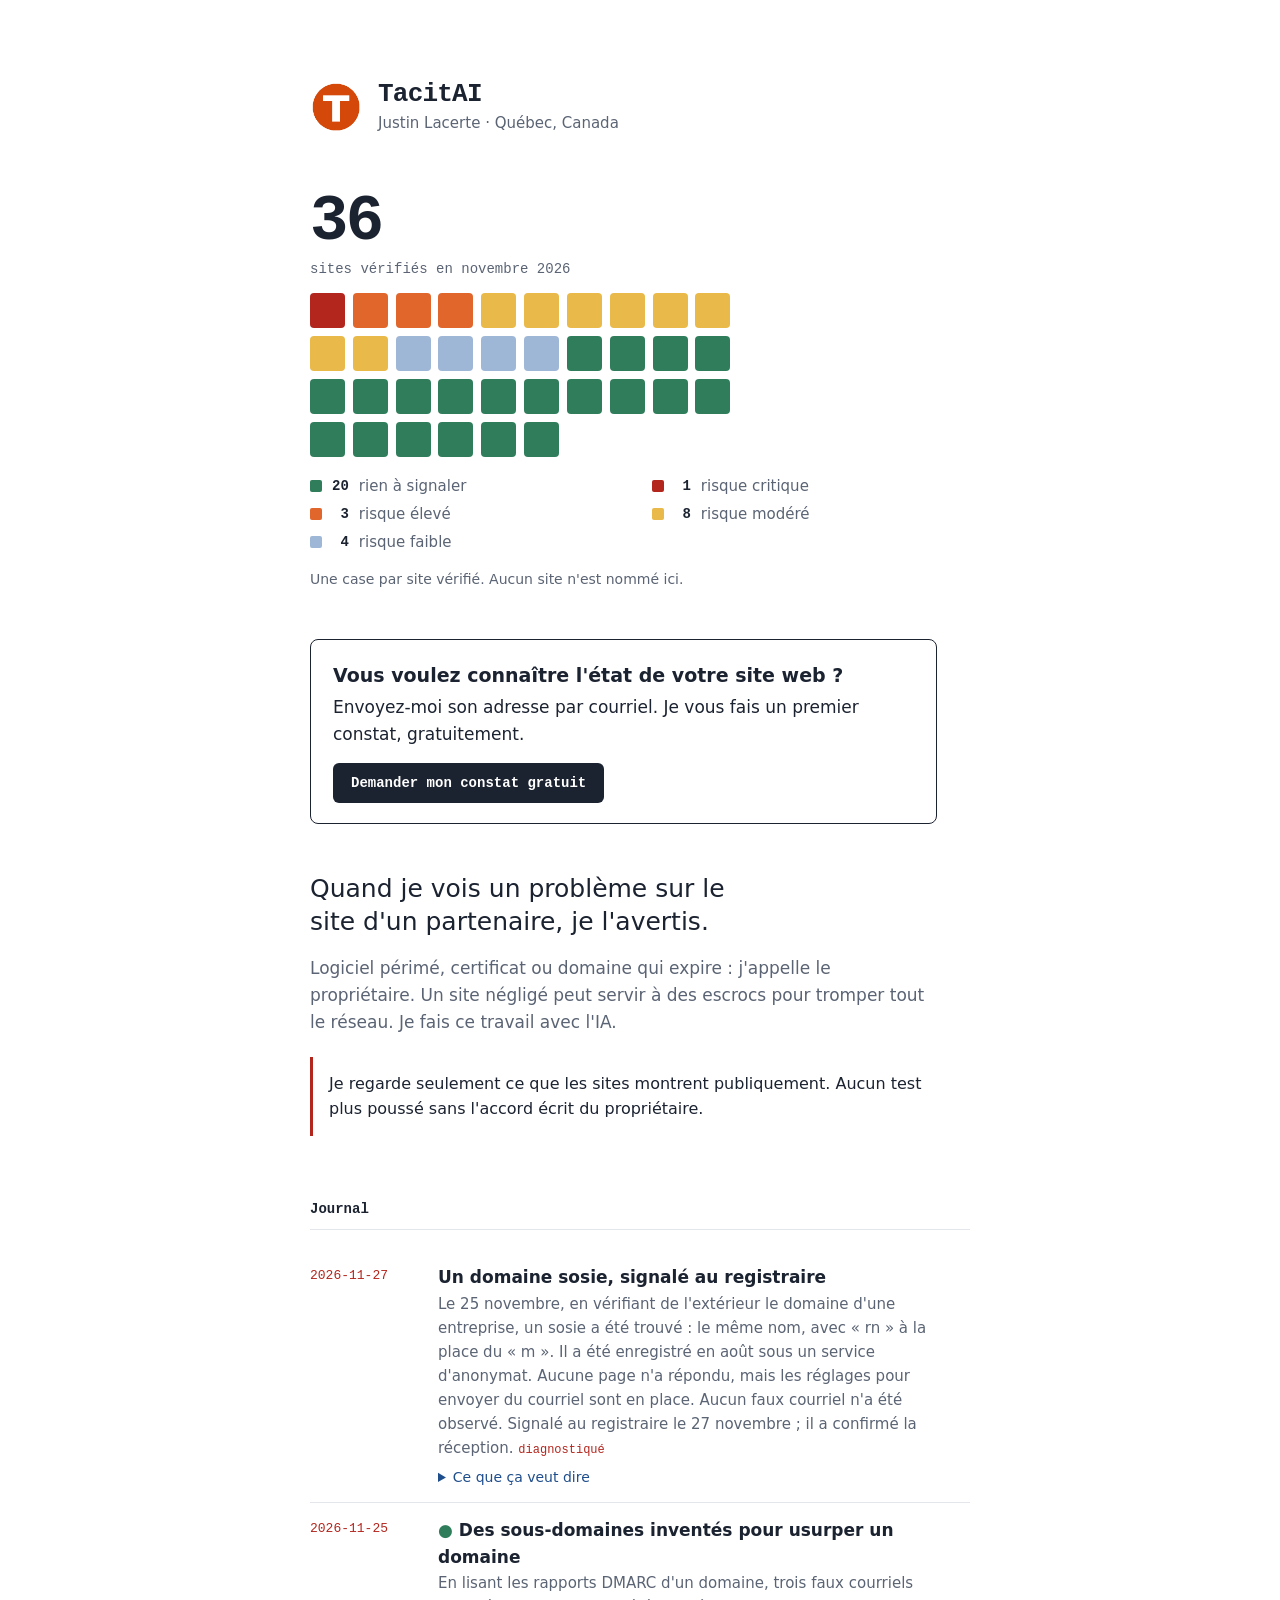
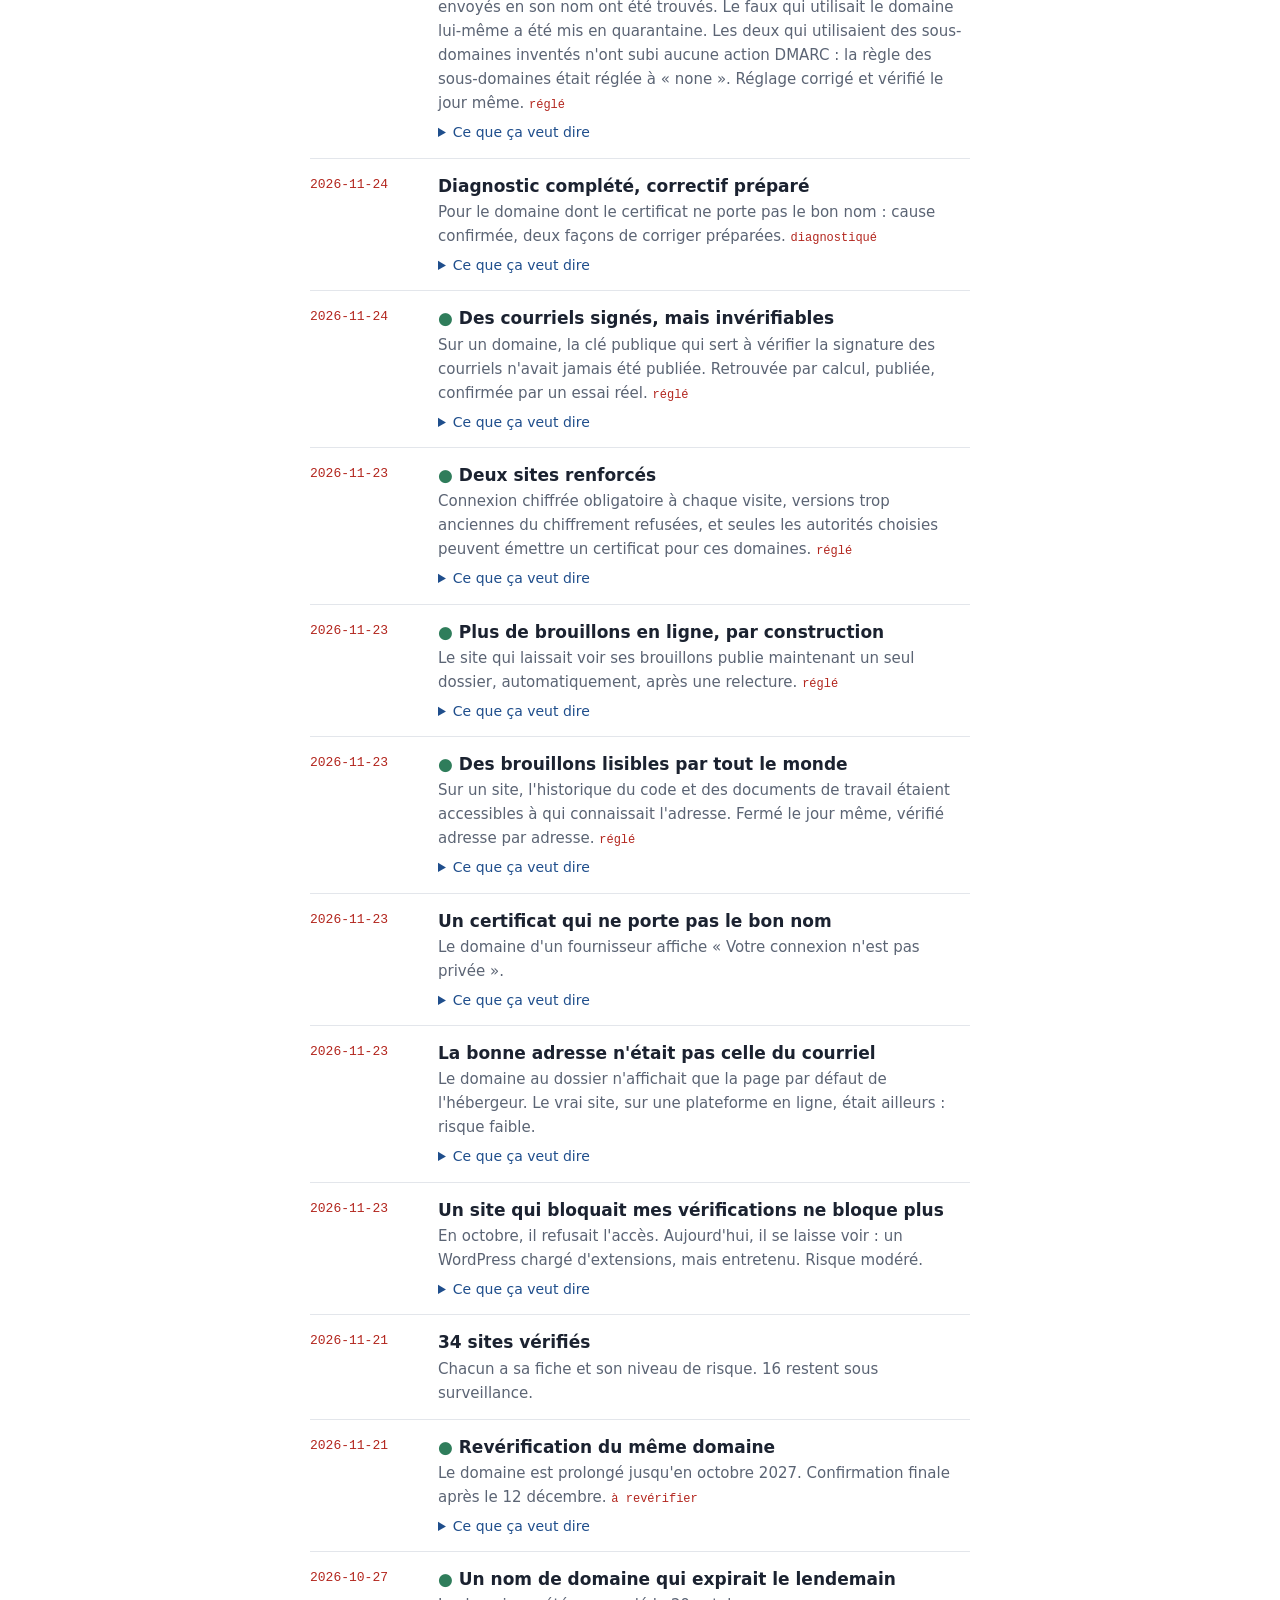
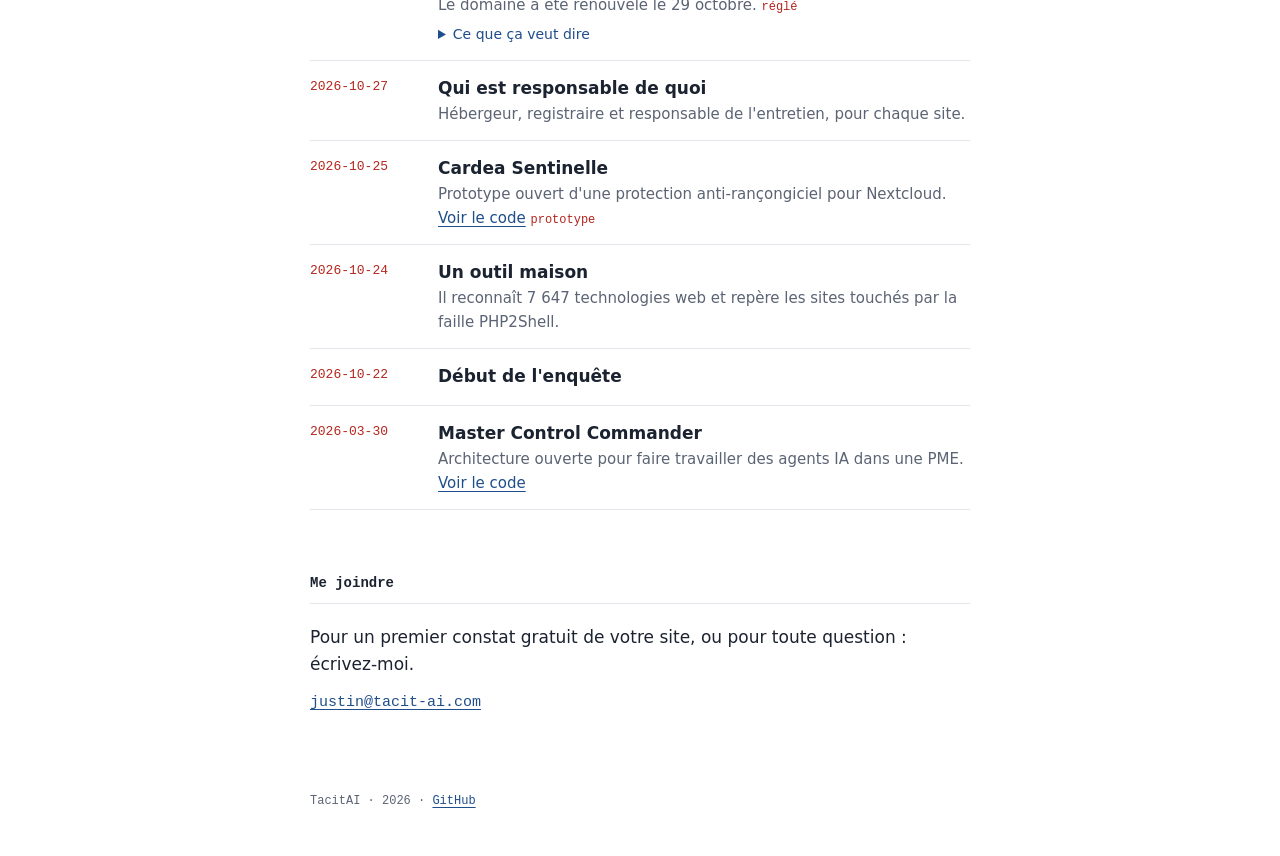
==== commit 61276378: "Journal : entrée du 2026-11-27 alignée sur la preuve (dates, page, courriel) Co-Authored-By: Claude " ====
--- a/site/index.html
+++ b/site/index.html
@@ -146,8 +146,8 @@
   <section aria-labelledby="t-journal">
     <h2 id="t-journal">Journal</h2>
     <ol class="journal" reversed>
-      <li><time datetime="2026-11-27">2026-11-27</time><div><p><strong>Un domaine sosie, signalé au registraire</strong>En vérifiant de l'extérieur le domaine d'une entreprise, un sosie a été trouvé : le même nom, avec « rn » à la place du « m ». Il a été enregistré en août sous un service d'anonymat. Il n'a aucun site, mais son courriel est configuré pour envoyer. Aucun faux courriel n'a été observé. Signalé au registraire le jour même, qui a confirmé la réception. <span class="etat">diagnostiqué</span></p>
-        <details><summary>Ce que ça veut dire</summary><p>À l'écran, « rn » et « m » se confondent. Ce genre d'adresse sert à envoyer de fausses factures ou un faux changement de compte bancaire aux clients d'une entreprise. Le courriel, signature comprise, pourrait avoir l'air authentique. Le registraire laisse 72 heures au titulaire pour répondre.</p></details></div></li>
+      <li><time datetime="2026-11-27">2026-11-27</time><div><p><strong>Un domaine sosie, signalé au registraire</strong>Le 25 novembre, en vérifiant de l'extérieur le domaine d'une entreprise, un sosie a été trouvé : le même nom, avec « rn » à la place du « m ». Il a été enregistré en août sous un service d'anonymat. Aucune page n'a répondu, mais les réglages pour envoyer du courriel sont en place. Aucun faux courriel n'a été observé. Signalé au registraire le 27 novembre ; il a confirmé la réception. <span class="etat">diagnostiqué</span></p>
+        <details><summary>Ce que ça veut dire</summary><p>À l'écran, « rn » et « m » se confondent. Ce genre d'adresse sert à envoyer de fausses factures ou un faux changement de compte bancaire aux clients d'une entreprise. Le courriel, signature comprise, pourrait avoir l'air authentique. Selon sa procédure, le registraire transmet la plainte au titulaire, qui a 72 heures pour répondre.</p></details></div></li>
       <li class="averti"><time datetime="2026-11-25">2026-11-25</time><div><p><strong>Des sous-domaines inventés pour usurper un domaine</strong>En lisant les rapports DMARC d'un domaine, trois faux courriels envoyés en son nom ont été trouvés. Le faux qui utilisait le domaine lui-même a été mis en quarantaine. Les deux qui utilisaient des sous-domaines inventés n'ont subi aucune action DMARC : la règle des sous-domaines était réglée à « none ». Réglage corrigé et vérifié le jour même. <span class="etat">réglé</span></p>
         <details><summary>Ce que ça veut dire</summary><p>DMARC a deux règles : une pour le domaine (p) et une pour ses sous-domaines (sp). Un fraudeur n'a pas besoin qu'un sous-domaine existe : il l'invente. Si sp reste à « none », la porte d'en avant est barrée, mais pas les fenêtres. Les rapports DMARC, souvent ignorés dans les indésirables, sont ce qui l'a révélé.</p></details></div></li>
       <li><time datetime="2026-11-24">2026-11-24</time><div><p><strong>Diagnostic complété, correctif préparé</strong>Pour le domaine dont le certificat ne porte pas le bon nom : cause confirmée, deux façons de corriger préparées. <span class="etat">diagnostiqué</span></p>
